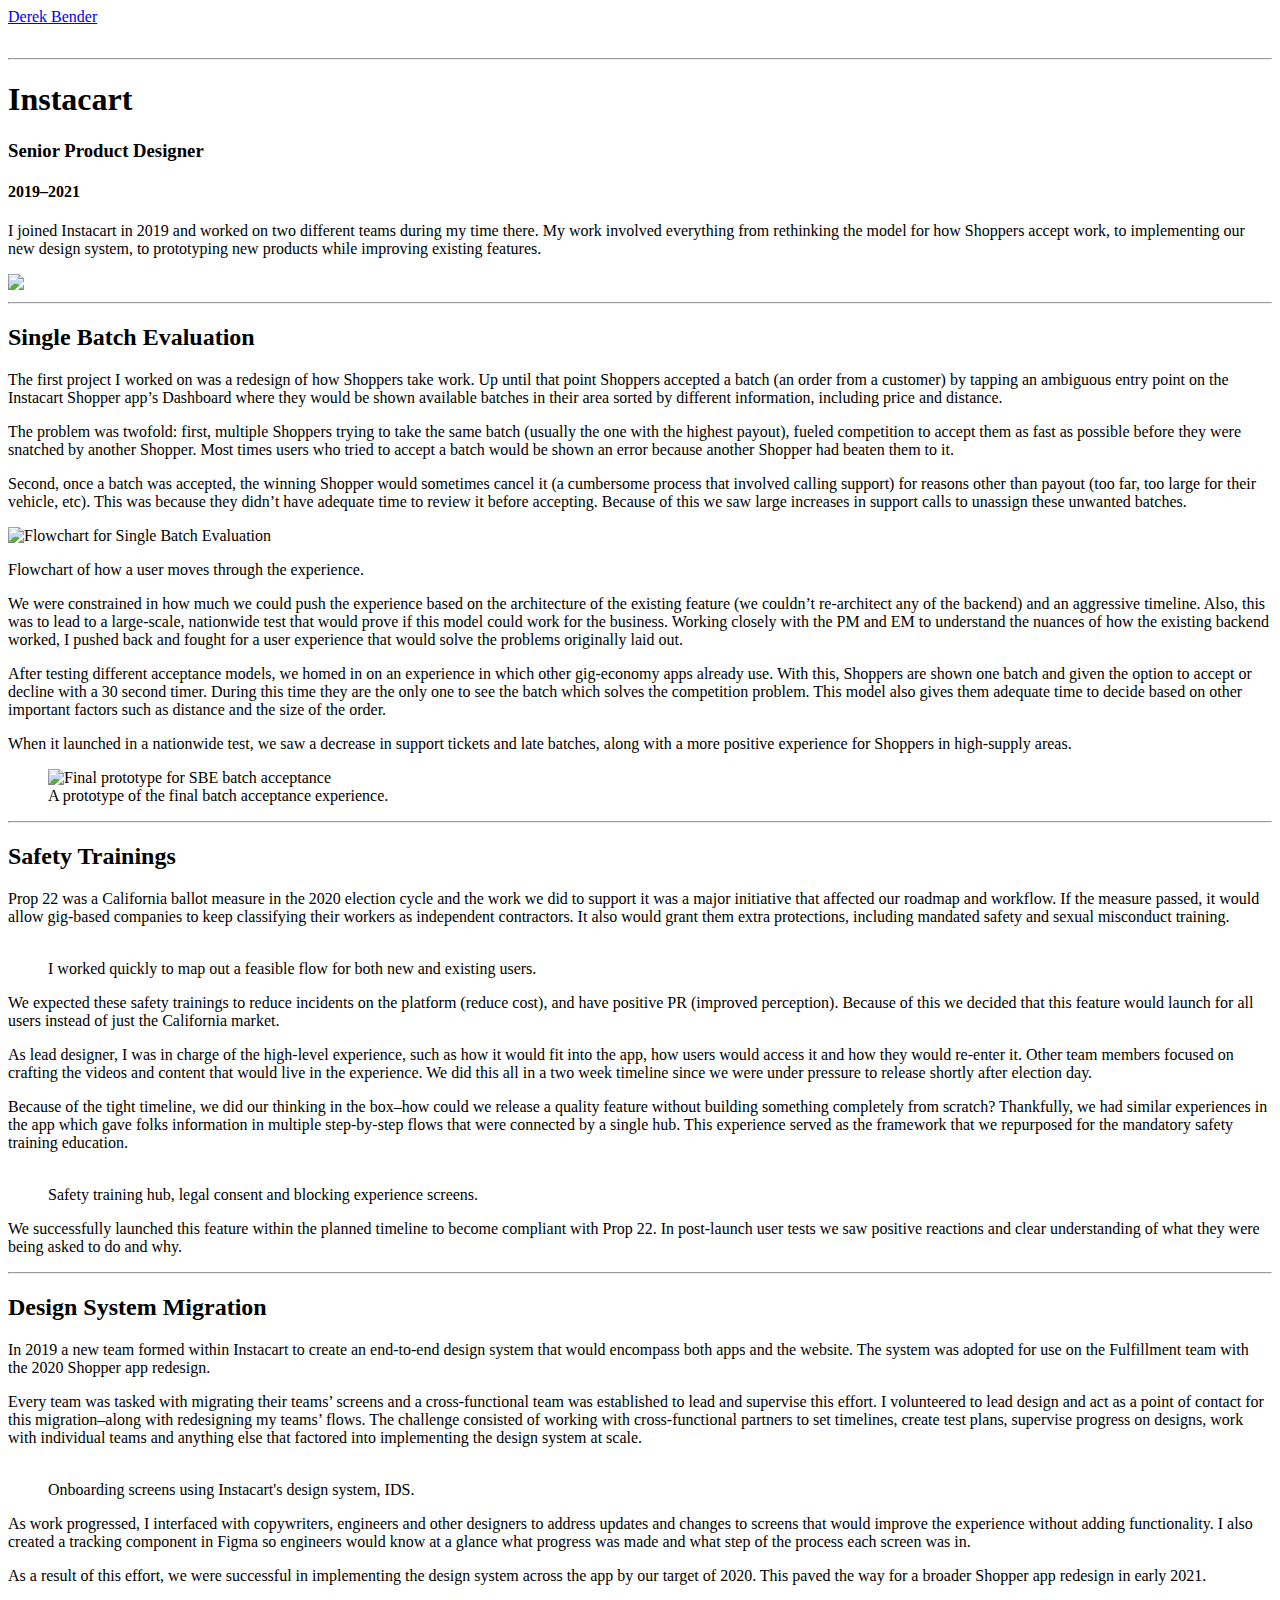
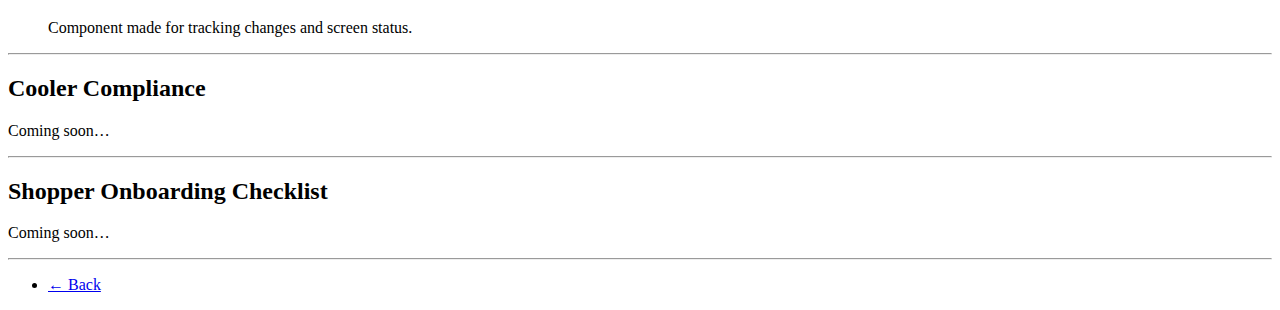
==== instacart.html @ 214154a9 "Update instacart.html" ====
<!DOCTYPE html>
<html lang="en">
	<head>
	
		<!-- Global site tag (gtag.js) - Google Analytics -->
		<script async src="https://www.googletagmanager.com/gtag/js?id=UA-1382461-1"></script>
		<script>
		  window.dataLayer = window.dataLayer || [];
		  function gtag(){dataLayer.push(arguments);}
		  gtag('js', new Date());
		
		  gtag('config', 'UA-1382461-1');
		</script>
		
		<!-- Basic Page Needs
		–––––––––––––––––––––––––––––––––––––––––––––––––– -->
		<meta charset="utf-8">
		<title>Derek Bender - Instacart</title>
		<meta property="og:description" content="Product designer"/>
		<meta name="author" content="Derek Bender">
		<meta property="og:title" content="Derek Bender - Instacart"/>
		<meta property="og:site_name" content="Derek Bender"/>
		<meta property="og:url" content="/work/instacart/"/>
		
		<!-- Mobile Specific Metas
		–––––––––––––––––––––––––––––––––––––––––––––––––– -->
		<meta name="viewport" content="width=device-width, initial-scale=1">
		<meta name="viewport" content="width=device-width, initial-scale=1, maximum-scale=1, user-scalable=no"/>
		
		<!-- FONT
		–––––––––––––––––––––––––––––––––––––––––––––––––– -->
		<link href="//fonts.googleapis.com/css?family=Raleway:400,300,600" rel="stylesheet" type="text/css">
		<link rel="stylesheet" href="https://fonts.googleapis.com/css?family=Rubik">
		
		<!-- CSS
		–––––––––––––––––––––––––––––––––––––––––––––––––– -->
		<link rel="stylesheet" href="css/style.css">
		<!-- <link rel="stylesheet" href="css/normalize.css">
		<link rel="stylesheet" href="css/skeleton.css"> -->
		
		<!-- Favicon
		–––––––––––––––––––––––––––––––––––––––––––––––––– -->
		<link rel="icon" type="image/png" href="images/favicon.png">
	
	</head>


	<body>
		<div class="c-wrap__pad">
			<div class="c-wrap">
				<header>
					<header class="c-header" role="banner">
						<a class="c-header__title" href="/">Derek Bender</a>
<!--
						<nav class="c-header__nav" role="navigation">
							<ul class="c-nav">
								<li class="c-nav__item"><a class="c-nav__link active" href="/">Work</a></li>
								<li class="c-nav__item"><a class="c-nav__link" href="/about/">About</a></li>
							</ul> 
						</nav>
-->
					</header>
				</header>
				
				<hr style="margin-top: 2rem;" />
				
				<main class="c-main">
					<section>
						<div class="c-grid__half">
							<div class="c-grid__col">
								<h1>Instacart</h1>
								<h3>Senior Product Designer</h3>
								<h4>2019–2021</h4>
							</div>
							<div class="c-grid__col">
								<article class="c-grid__mt c-text-format">
									<p>I joined Instacart in 2019 and worked on two different teams during my time there. My work involved everything from rethinking the model for how Shoppers accept work, to implementing our new design system, to prototyping new products while improving existing features.</p>
								</article>
							</div>
						</div>
						<img class="c-media" src="../images/opener.png">
					</section>
					<section>
						
					<hr />

					<div class="c-grid__half">
					  <h2>Single Batch Evaluation</h2>
					  <article class="c-grid__mt c-text-format">
					    <p>The first project I worked on was a redesign of how Shoppers take work. Up until that point Shoppers accepted a batch (an order from a customer) by tapping an ambiguous entry point on the Instacart Shopper app’s Dashboard where they would be shown available batches in their area sorted by different information, including price and distance.</p>
					    <p>The problem was twofold: first, multiple Shoppers trying to take the same batch (usually the one with the highest payout), fueled competition to accept them as fast as possible before they were snatched by another Shopper. Most times users who tried to accept a batch would be shown an error because another Shopper had beaten them to it.</p>
					    <p>Second, once a batch was accepted, the winning Shopper would sometimes cancel it (a cumbersome process that involved calling support) for reasons other than payout (too far, too large for their vehicle, etc). This was because they didn’t have adequate time to review it before accepting. Because of this we saw large increases in support calls to unassign these unwanted batches.</p>
					  </article>
					</div>
					
					<p><img class="c-media" src="/images/SBE Map.png" alt="Flowchart for Single Batch Evaluation" /></p>
					<figcaption>Flowchart of how a user moves through the experience.</figcaption>
					
					<div class="c-grid__half">
					  <div></div>
					  <article class="c-grid__mt c-text-format">
					    <p>We were constrained in how much we could push the experience based on the architecture of the existing feature (we couldn’t re-architect any of the backend) and an aggressive timeline. Also, this was to lead to a large-scale, nationwide test that would prove if this model could work for the business. Working closely with the PM and EM to understand the nuances of how the existing backend worked, I pushed back and fought for a user experience that would solve the problems originally laid out.</p>
					    <p>After testing different acceptance models, we homed in on an experience in which other gig-economy apps already use. With this, Shoppers are shown one batch and given the option to accept or decline with a 30 second timer. During this time they are the only one to see the batch which solves the competition problem. This model also gives them adequate time to decide based on other important factors such as distance and the size of the order.</p>
					    <p>When it launched in a nationwide test, we saw a decrease in support tickets and late batches, along with a more positive experience for Shoppers in high-supply areas.</p>
					  </article>
					</div>
					
					<figure>
					  <picture>
					    <img class="c-media" src="/images/recording.gif" alt="Final prototype for SBE batch acceptance" />
					  </picture>
					  <figcaption>A prototype of the final batch acceptance experience.</figcaption>
					</figure>
					
<hr />

<div class="c-grid__half">
  <h2>Safety Trainings</h2>
  <article class="c-grid__mt c-text-format">
    <p>Prop 22 was a California ballot measure in the 2020 election cycle and the work we did to support it was a major initiative that affected our roadmap and workflow. If the measure passed, it would allow gig-based companies to keep classifying their workers as independent contractors. It also would grant them extra protections, including mandated safety and sexual misconduct training.</p>
  </article>
</div>

<figure>
	<picture>
		<img class="c-media" src="/images/Frame 1.png" alt="" />
	</picture>
	<figcaption>I worked quickly to map out a feasible flow for both new and existing users.</figcaption>
</figure>

<div class="c-grid__half">
  <div></div>
  <article class="c-grid__mt c-text-format">
    <p>We expected these safety trainings to reduce incidents on the platform (reduce cost), and have positive PR (improved perception). Because of this we decided that this feature would launch for all users instead of just the California market.</p>
    <p>As lead designer, I was in charge of the high-level experience, such as how it would fit into the app, how users would access it and how they would re-enter it. Other team members focused on crafting the videos and content that would live in the experience. We did this all in a two week timeline since we were under pressure to release shortly after election day.</p>
    <p>Because of the tight timeline, we did our thinking in the box–how could we release a quality feature without building something completely from scratch? Thankfully, we had similar experiences in the app which gave folks information in multiple step-by-step flows that were connected by a single hub. This experience served as the framework that we repurposed for the mandatory safety training education.</p>
  </article>
</div>

<figure>
	<picture>
		<img class="c-media" src="/images/trainings.png" alt="" />
	</picture>
	<figcaption>Safety training hub, legal consent and blocking experience screens.</figcaption>
</figure>

<div class="c-grid__half">
  <div></div>
  <article class="c-grid__mt c-text-format">
    <p>We successfully launched this feature within the planned timeline to become compliant with Prop 22. In post-launch user tests we saw positive reactions and clear understanding of what they were being asked to do and why.</p>
  </article>
</div>

<hr />

<div class="c-grid__half">
	<h2>Design System Migration</h2>
	<article class="c-grid__mt c-text-format">
		<p>In 2019 a new team formed within Instacart to create an end-to-end design system that would encompass both apps and the website. The system was adopted for use on the Fulfillment team with the 2020 Shopper app redesign.</p>
		<p>Every team was tasked with migrating their teams’ screens and a cross-functional team was established to lead and supervise this effort. I volunteered to lead design and act as a point of contact for this migration–along with redesigning my teams’ flows. The challenge consisted of working with cross-functional partners to set timelines, create test plans, supervise progress on designs, work with individual teams and anything else that factored into implementing the design system at scale.</p>
	</article>
</div>

<figure>
	<picture>
		<img class="c-media" src="/images/ids.png" alt="" />
	</picture>
	<figcaption>Onboarding screens using Instacart's design system, IDS.</figcaption>
</figure>

<div class="c-grid__half">
	<div></div>
	<article class="c-grid__mt c-text-format">
		<p>As work progressed, I interfaced with copywriters, engineers and other designers to address updates and changes to screens that would improve the experience without adding functionality. I also created a tracking component in Figma so engineers would know at a glance what progress was made and what step of the process each screen was in.</p>
		<p>As a result of this effort, we were successful in implementing the design system across the app by our target of 2020. This paved the way for a broader Shopper app redesign in early 2021.</p>
	</article>
</div>

<figure>
	<picture>
		<img class="c-media" src="/images/ids 2.png" alt="" />
	</picture>
	<figcaption>Component made for tracking changes and screen status.</figcaption>
</figure>

<hr />

<!--
<div class="c-grid__half">
  <h2>Card Reordering</h2>
  <article class="c-grid__mt c-text-format">
    <p>Coming soon&hellip;</p>
  </article>
</div>

<hr />
-->

<div class="c-grid__half">
  <h2>Cooler Compliance</h2>
  <article class="c-grid__mt c-text-format">
    <p>Coming soon&hellip;</p>
  </article>
</div>

<hr />

<div class="c-grid__half">
  <h2>Shopper Onboarding Checklist</h2>
  <article class="c-grid__mt c-text-format">
    <p>Coming soon&hellip;</p>
  </article>
</div>

<hr />


<article class="c-work c-work--align-center footer">
<!--   <img class="c-work__image" src="/images/.png" alt="" /> -->
  <div class="c-work__body">
<!--
    <h4>Next</h4>
    <h2>← Back</h2>
-->
    <ul class="c-work__project-list">
      <li class="c-work__project">
        <a href="/" class="c-work__li--ibm">
          <span>← Back</span>
<!--           <div class="c-work__arrow">&#8594;</div> -->
        </a>
      </li>
    </ul>
  </div>
</article>



					</section>
				</main>
	<!-- <footer class="c-footer" role="contentinfo">
	<ul class="c-nav c-nav--vert">
		<li class="c-nav__item">
			<a class="c-nav__link" href="" target="_blank">Twitter</a>
		</li>
		<li class="c-nav__item">
			<a class="c-nav__link" href="" target="_blank">IG</a>
		</li>
		<li class="c-nav__item">
			<a class="c-nav__link" href="" target="_blank">GitHub</a>
		</li>
		<li class="c-nav__item">
			<a class="c-nav__link" href="" target="_blank">CodePen</a>
		</li>
		<li class="c-nav__item">
			<a class="c-nav__link" href="" target="_blank">Dribbble</a>
		</li>
	</ul>
</footer>-->

			</div>
		</div>
	</body>
</html>
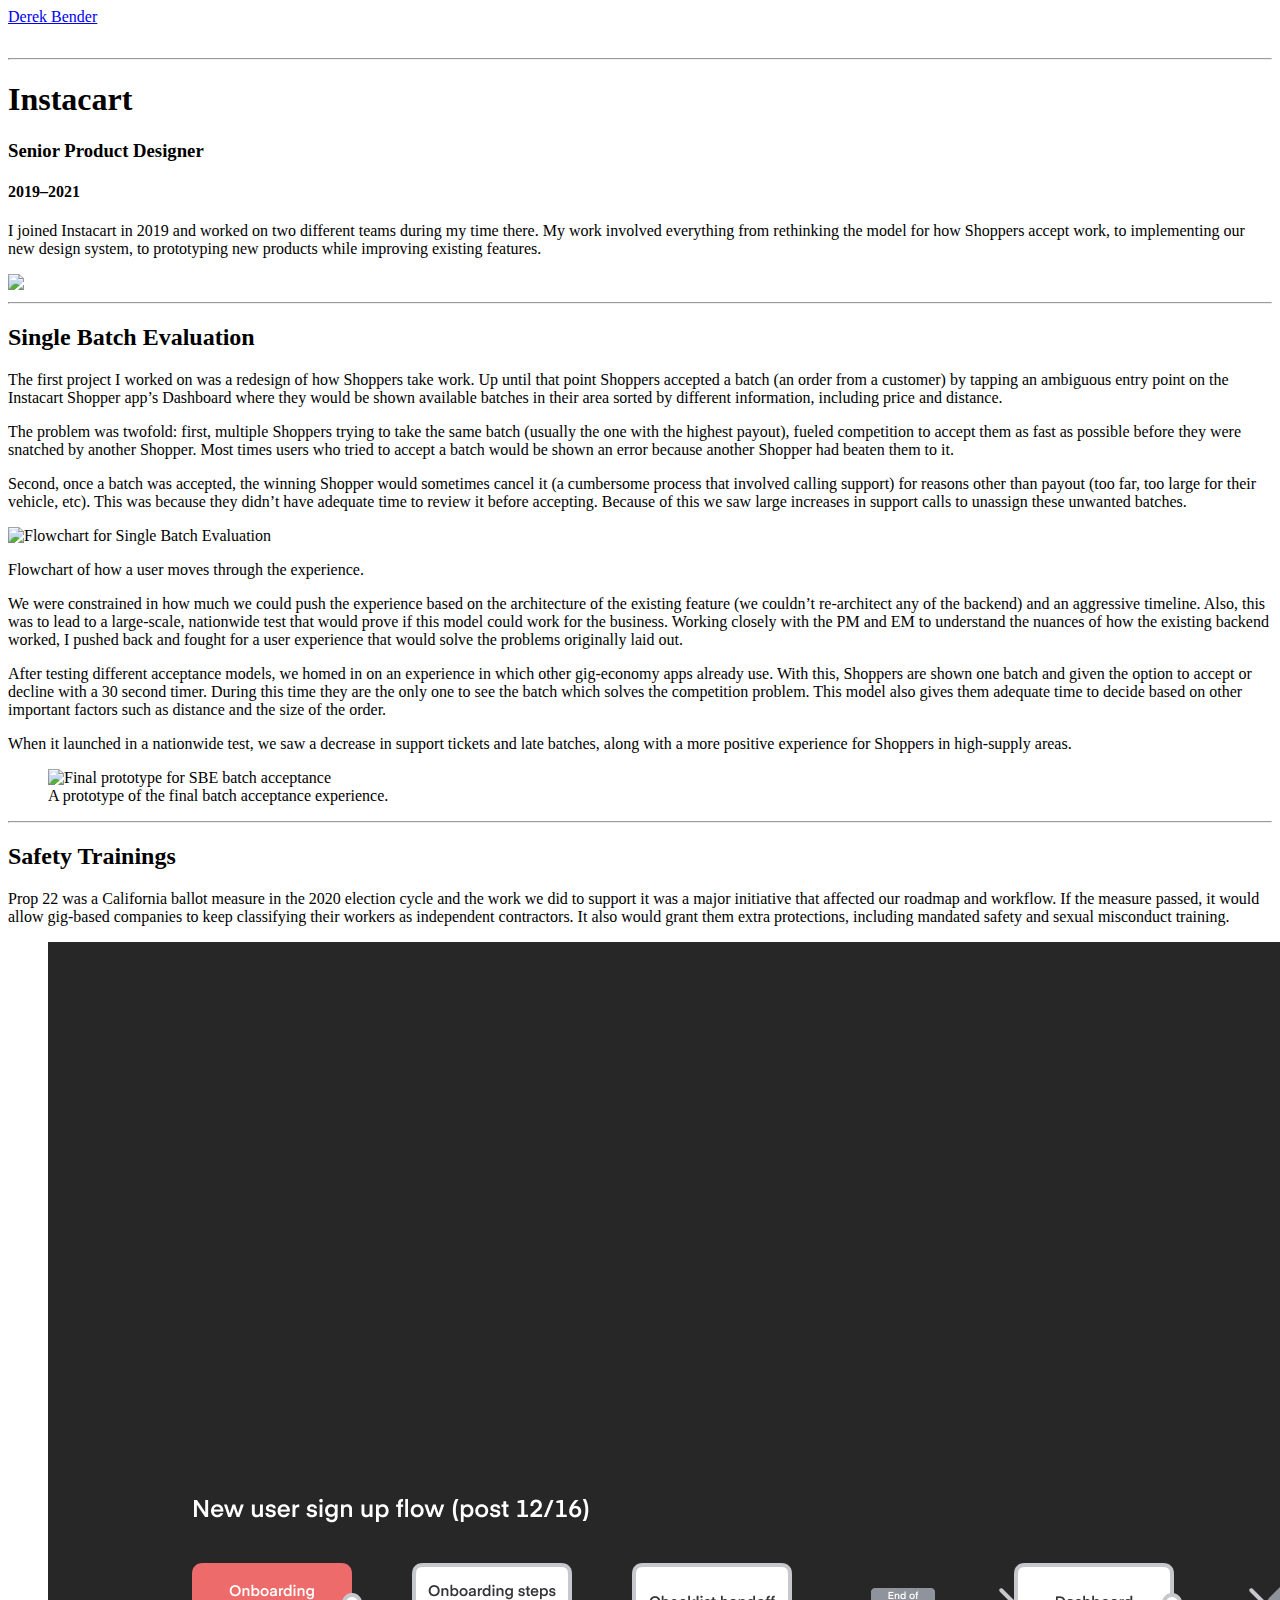
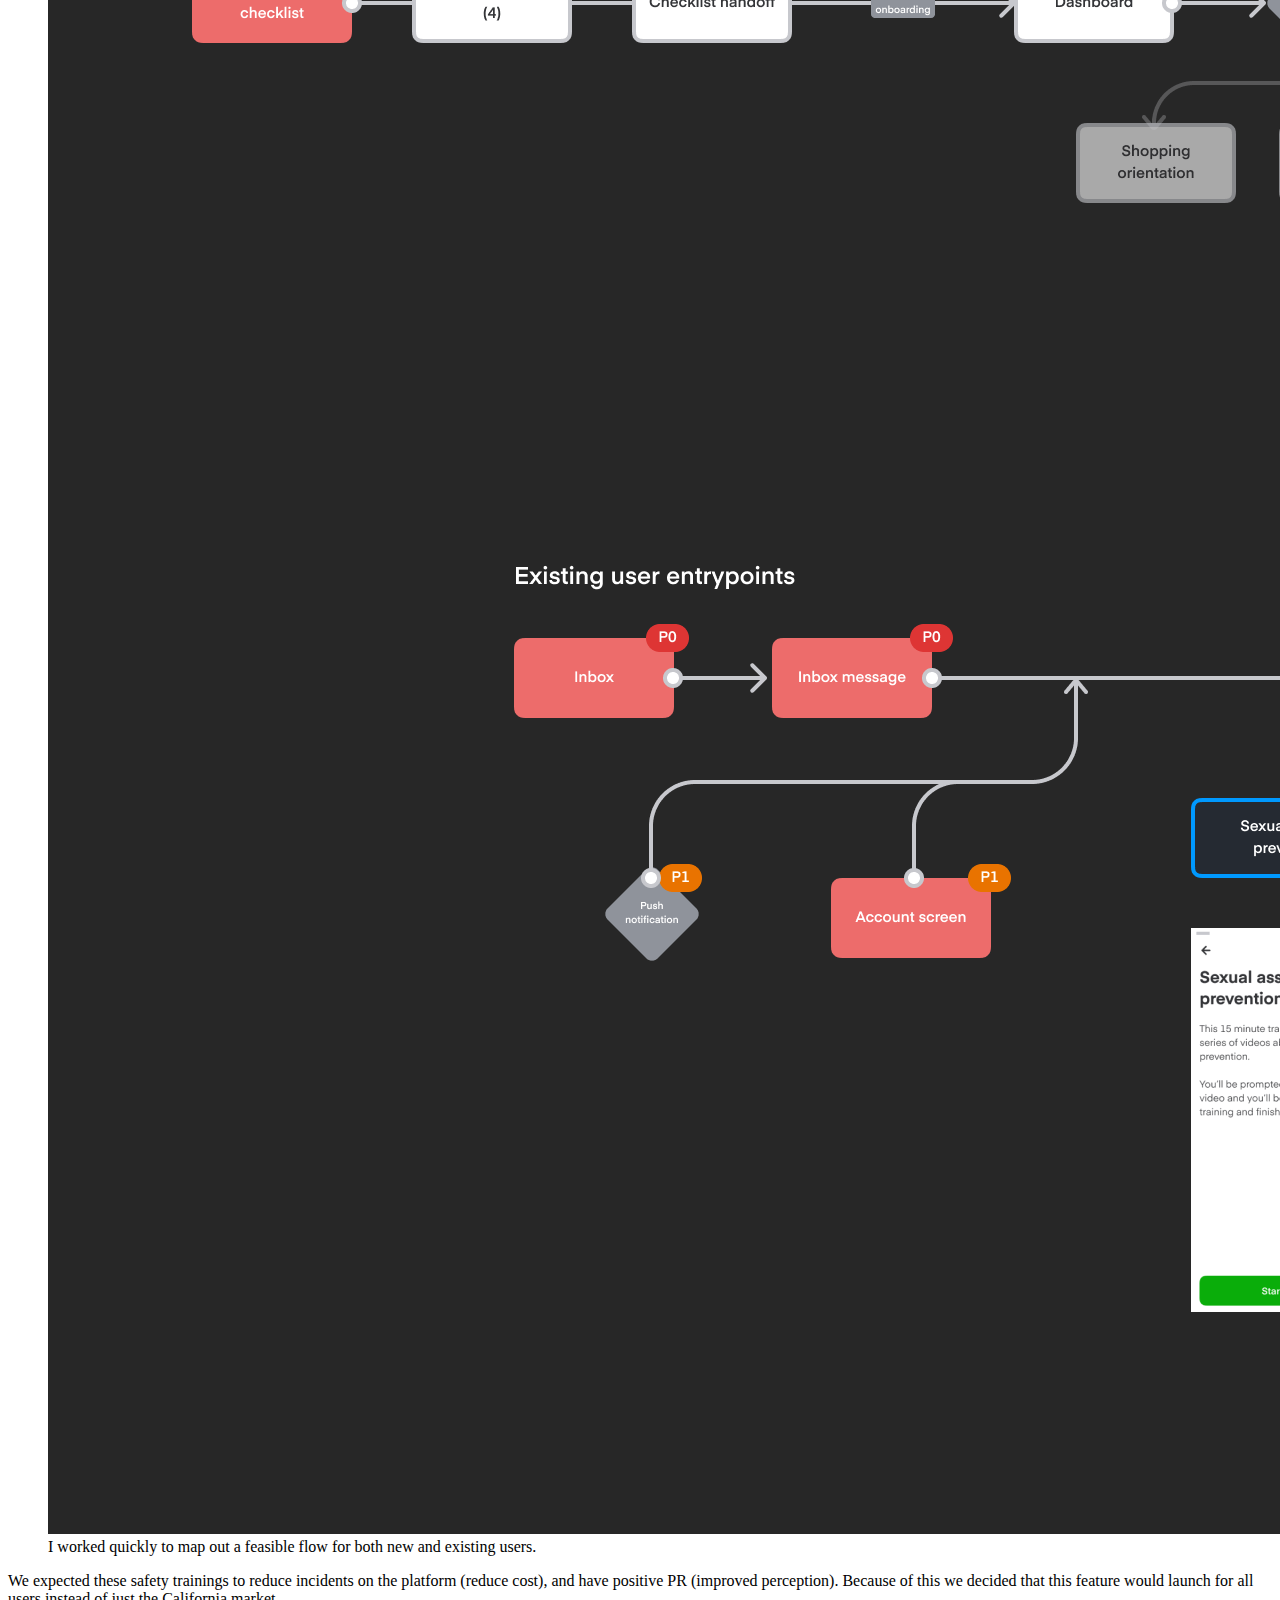
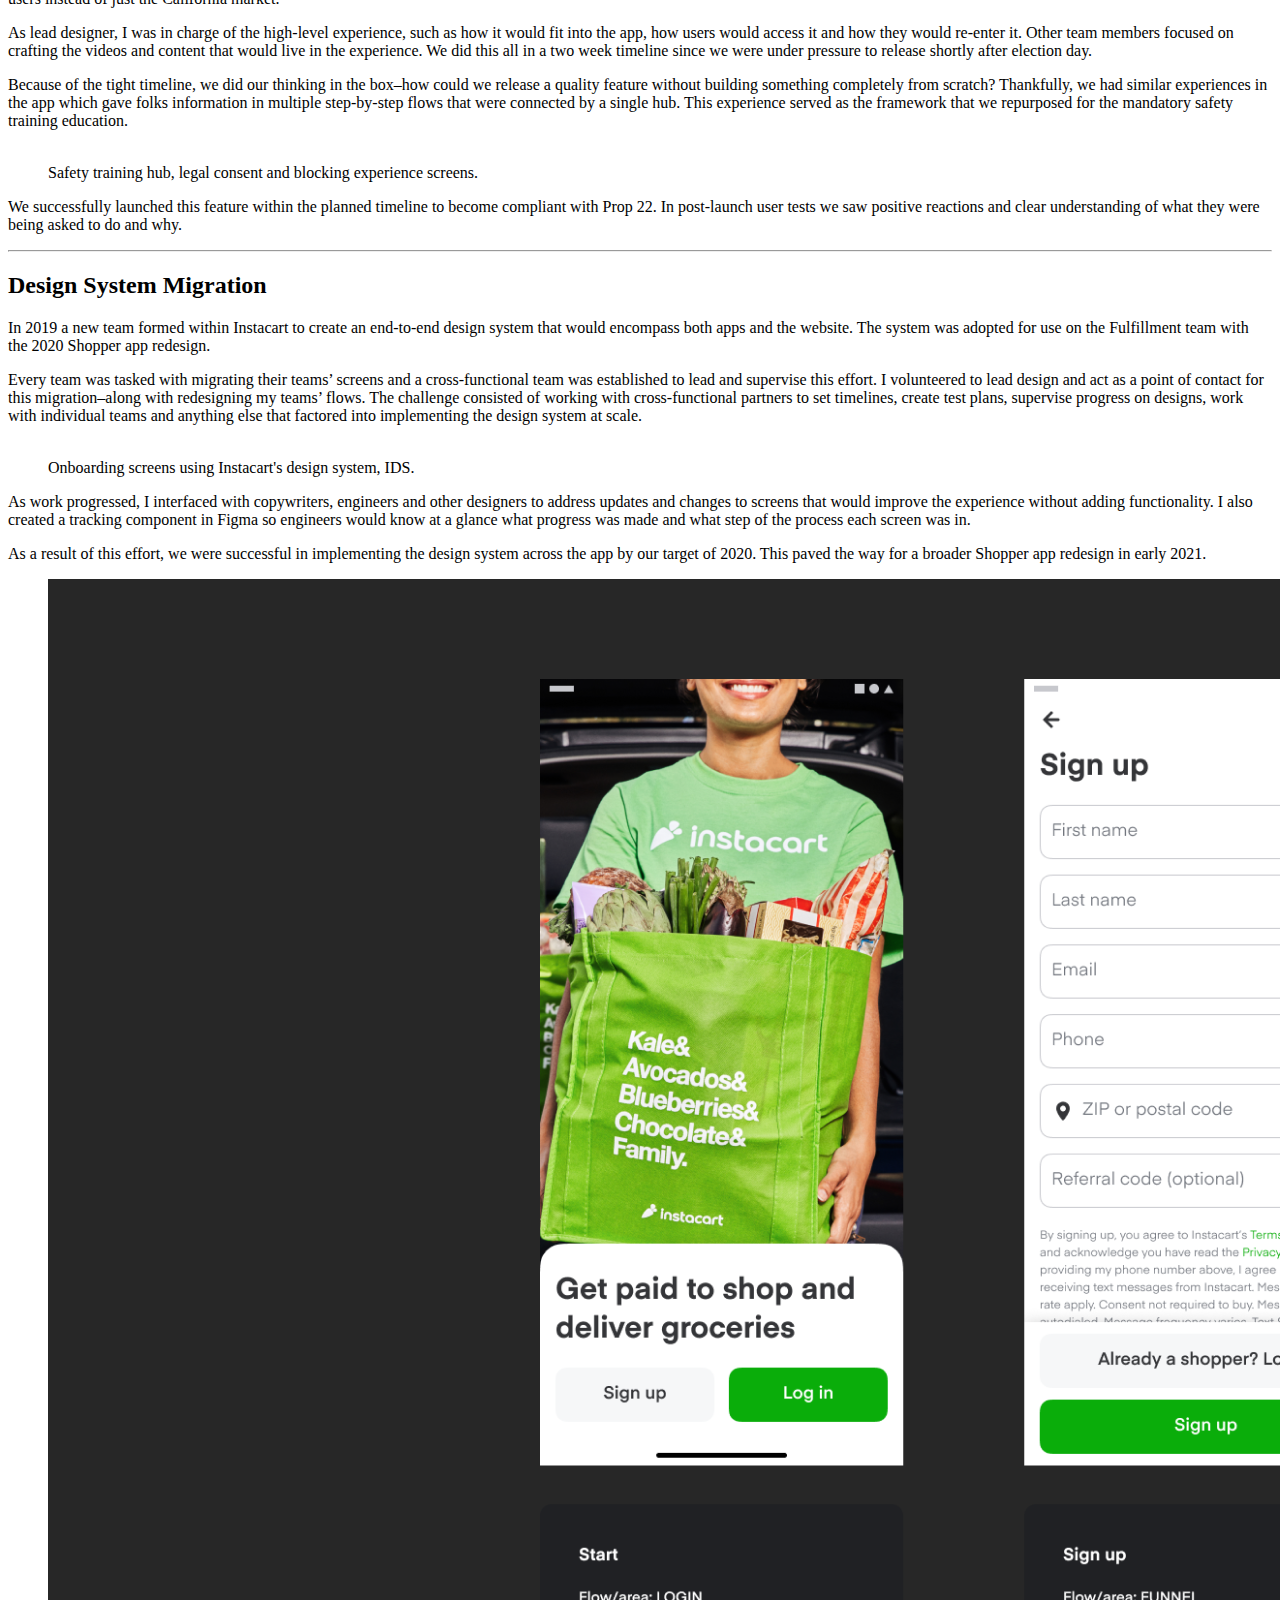
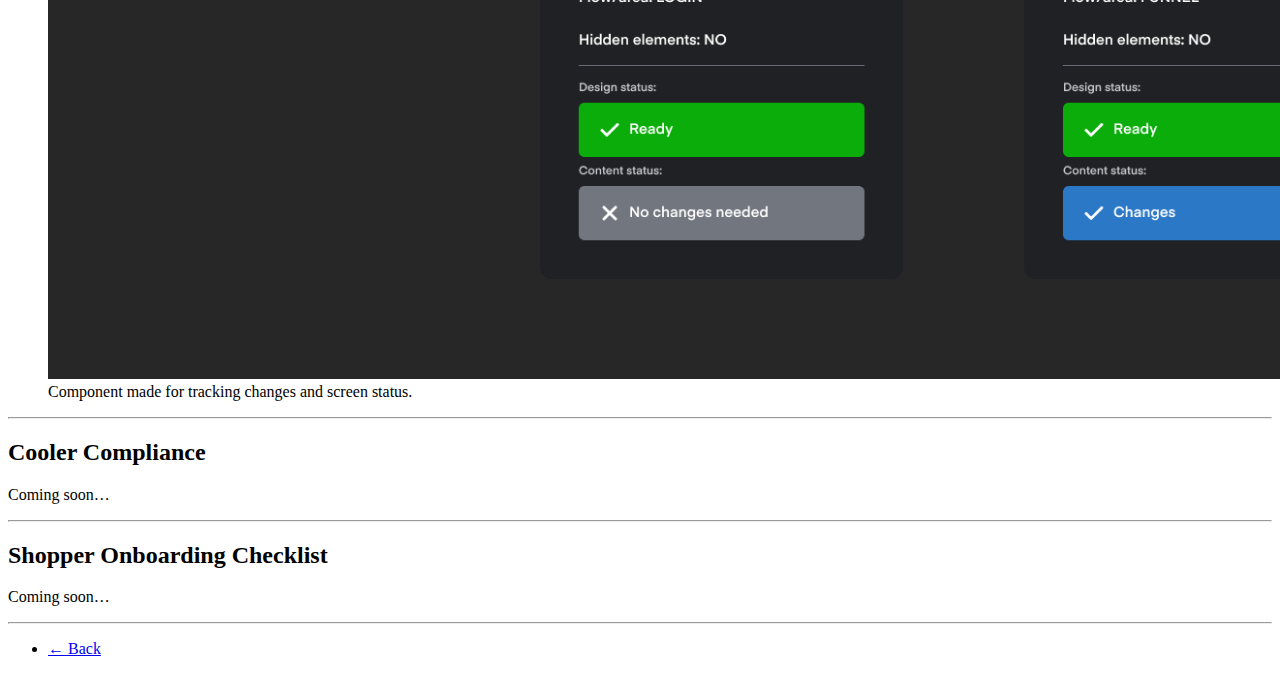
==== commit 5f3fb1f4: "Update instacart.html" ====
--- a/instacart.html
+++ b/instacart.html
@@ -78,7 +78,7 @@
 								</article>
 							</div>
 						</div>
-						<img class="c-media" src="../images/opener.png">
+						<img class="c-media" src="images/opener.png">
 					</section>
 					<section>
 						
@@ -123,7 +123,7 @@
 
 <figure>
 	<picture>
-		<img class="c-media" src="/images/Frame 1.png" alt="" />
+		<img class="c-media" src="images/Frame1.png" alt="" />
 	</picture>
 	<figcaption>I worked quickly to map out a feasible flow for both new and existing users.</figcaption>
 </figure>
@@ -139,7 +139,7 @@
 
 <figure>
 	<picture>
-		<img class="c-media" src="/images/trainings.png" alt="" />
+		<img class="c-media" src="images/trainings.png" alt="" />
 	</picture>
 	<figcaption>Safety training hub, legal consent and blocking experience screens.</figcaption>
 </figure>
@@ -163,7 +163,7 @@
 
 <figure>
 	<picture>
-		<img class="c-media" src="/images/ids.png" alt="" />
+		<img class="c-media" src="images/ids.png" alt="" />
 	</picture>
 	<figcaption>Onboarding screens using Instacart's design system, IDS.</figcaption>
 </figure>
@@ -178,7 +178,7 @@
 
 <figure>
 	<picture>
-		<img class="c-media" src="/images/ids 2.png" alt="" />
+		<img class="c-media" src="images/ids2.png" alt="" />
 	</picture>
 	<figcaption>Component made for tracking changes and screen status.</figcaption>
 </figure>
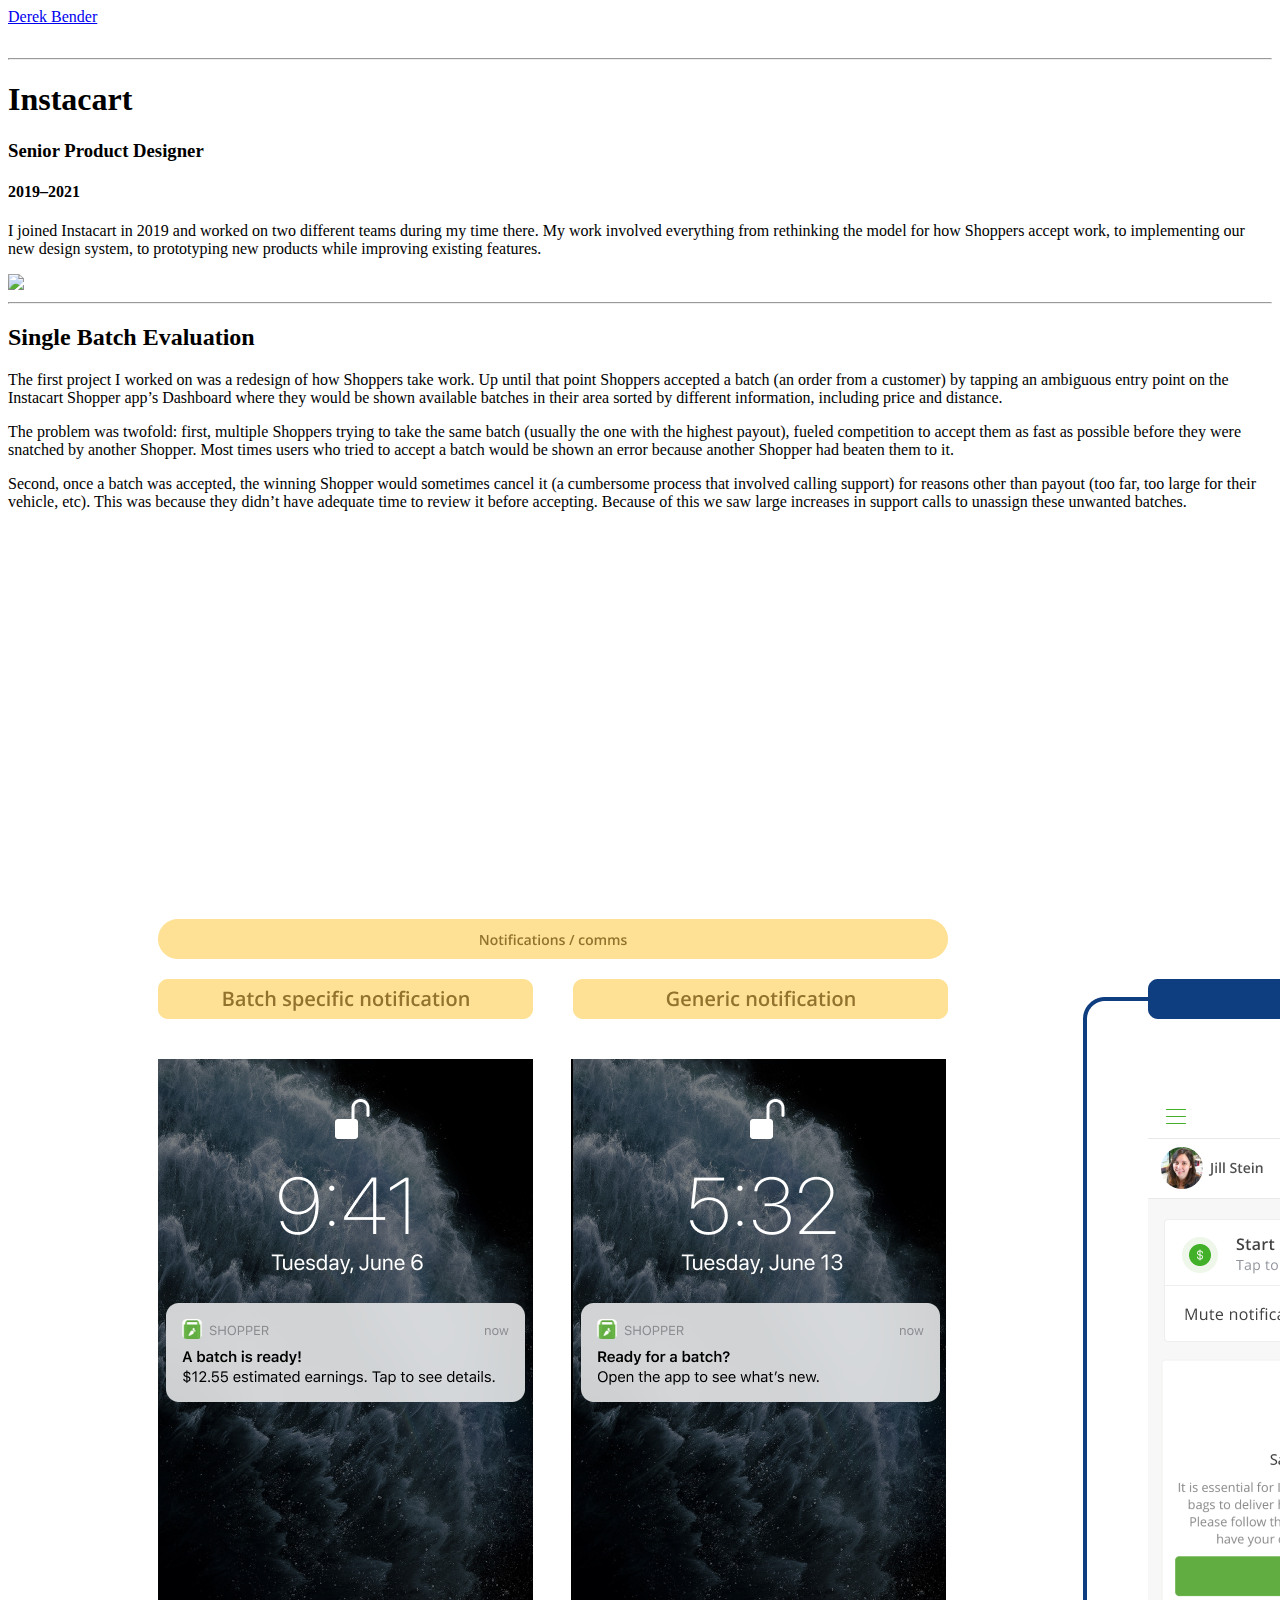
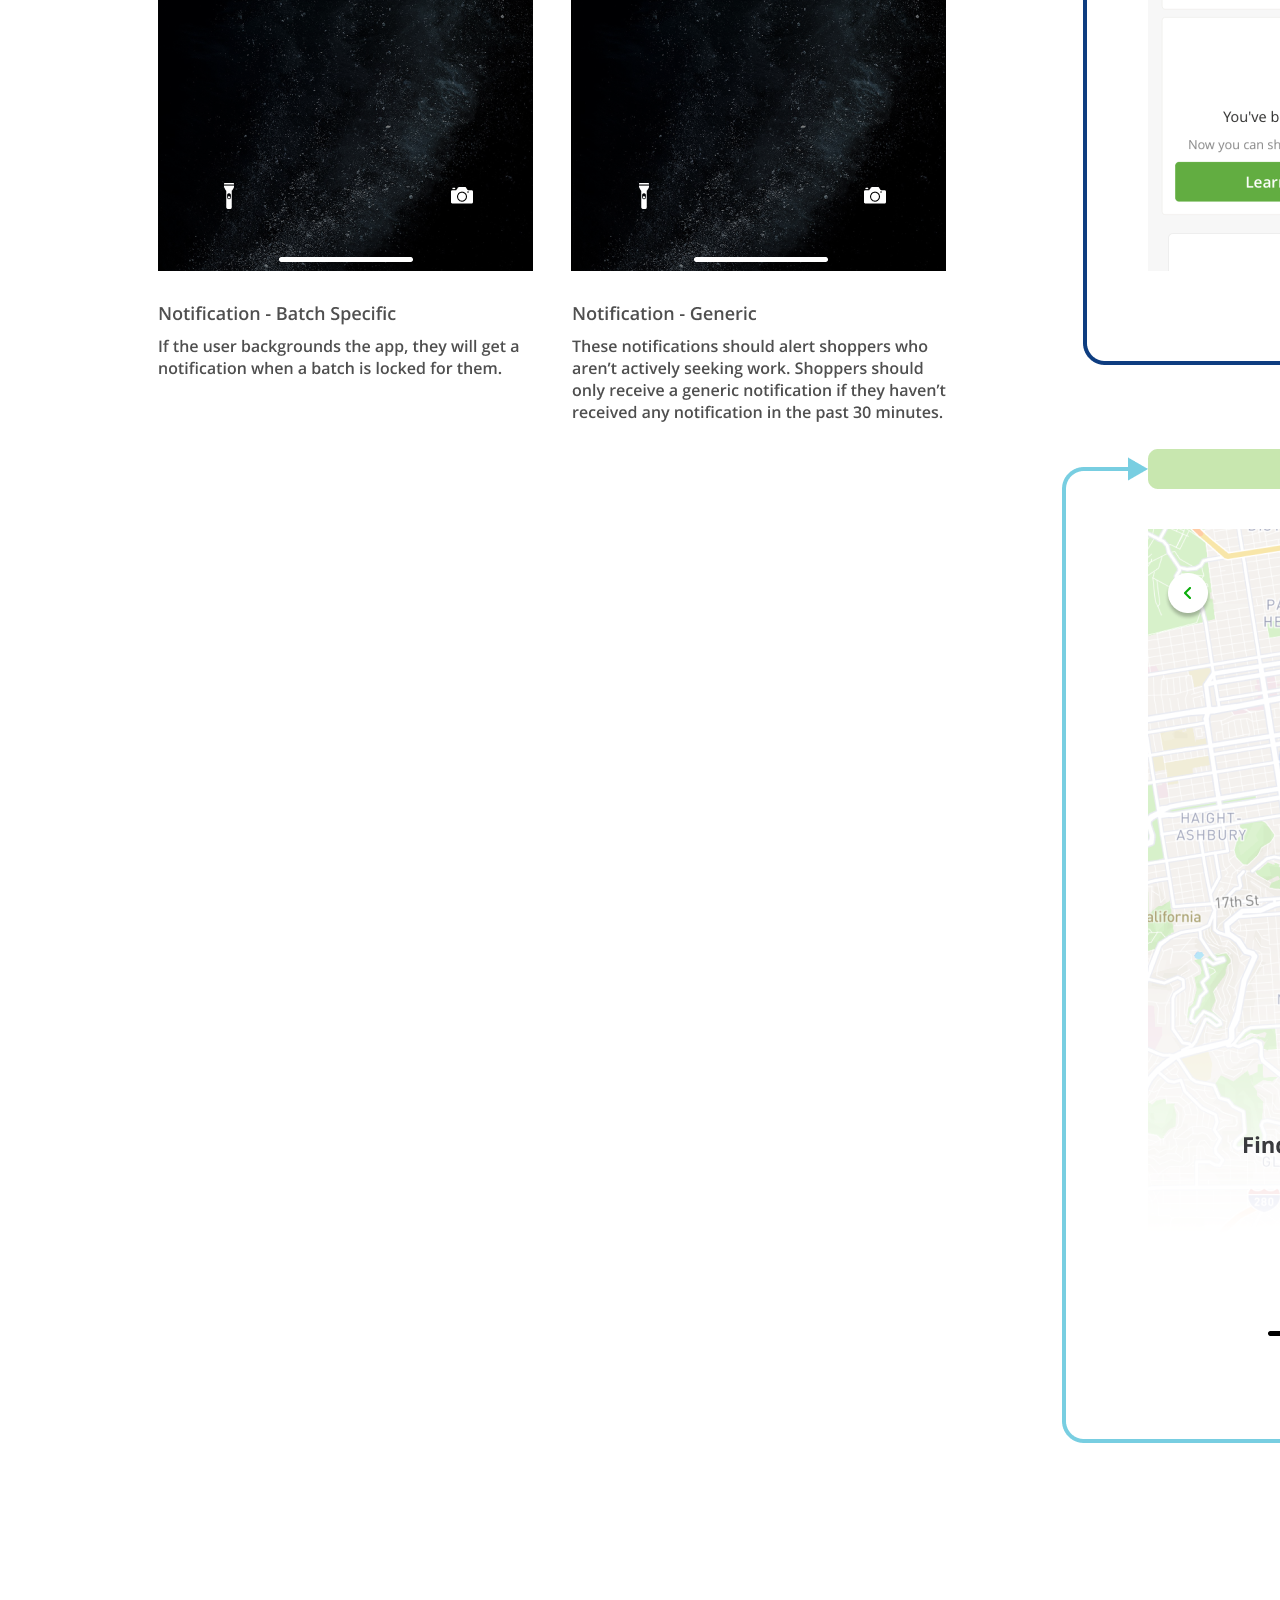
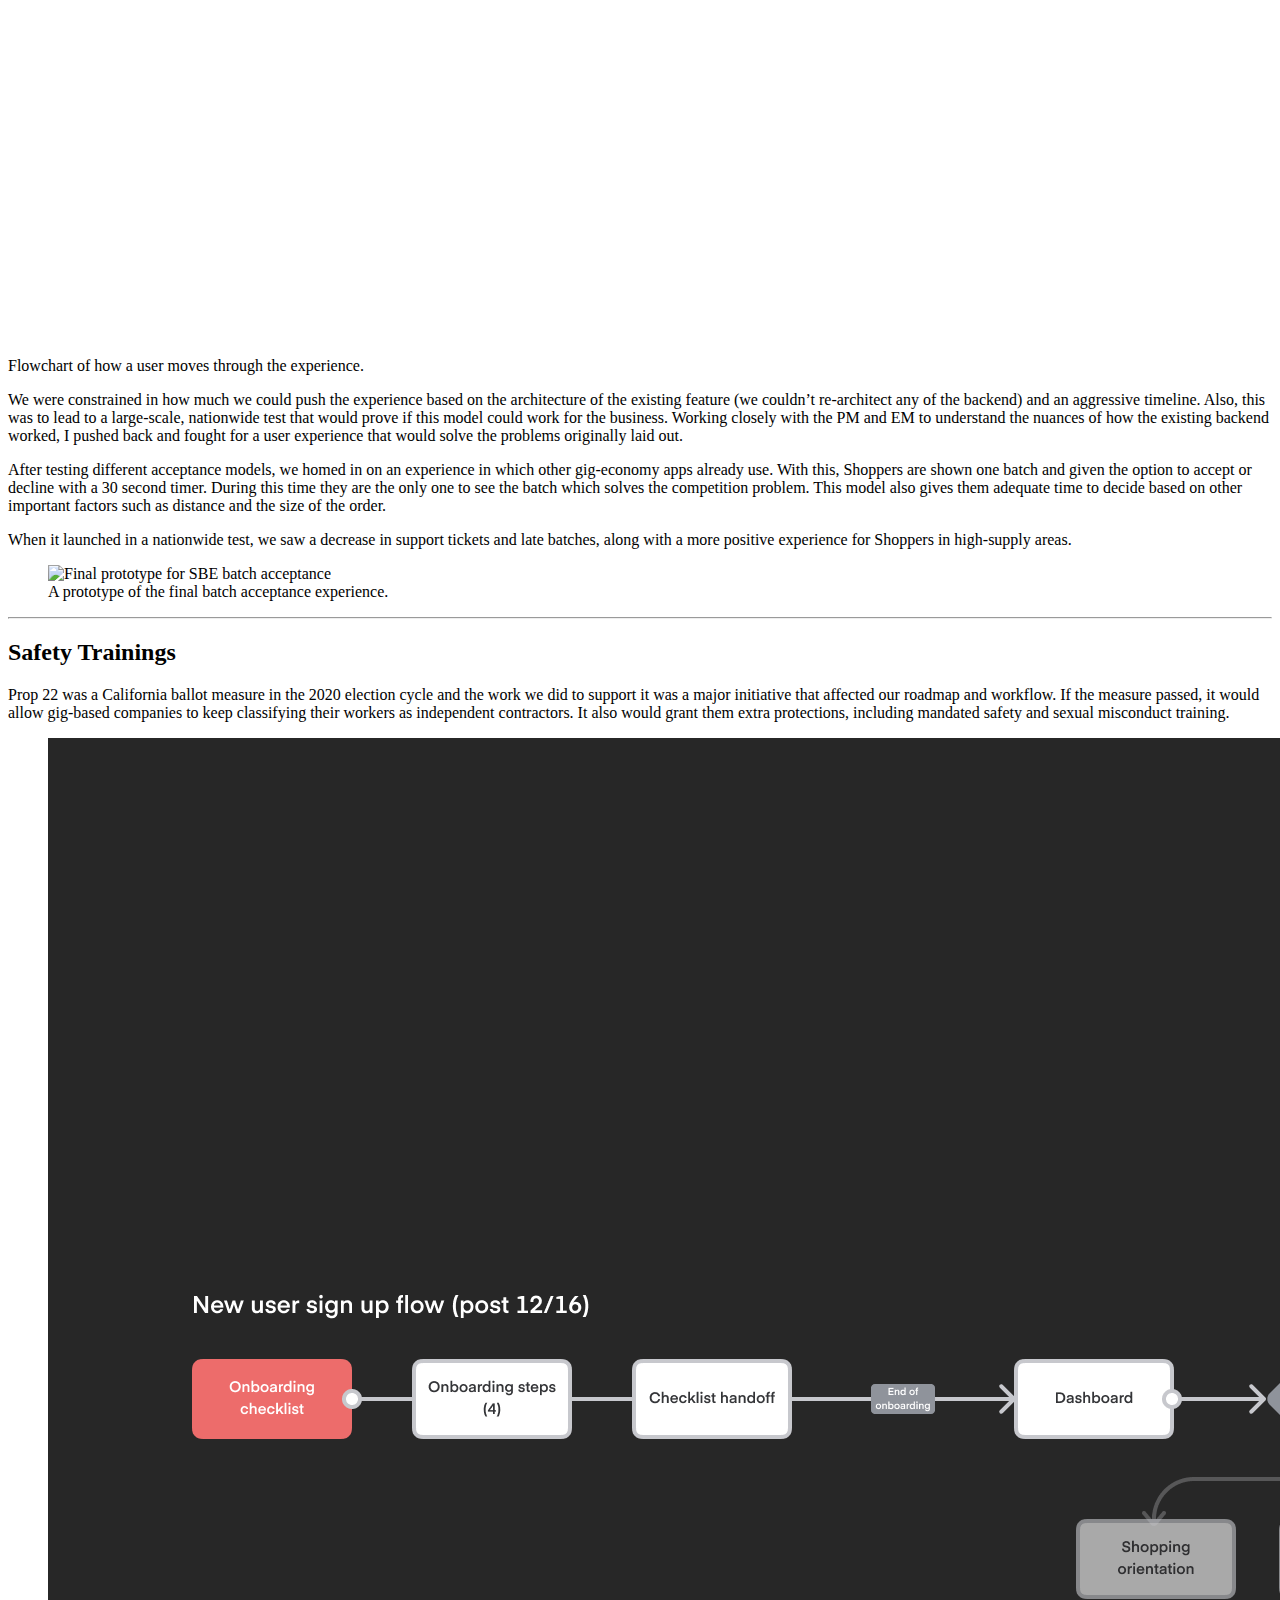
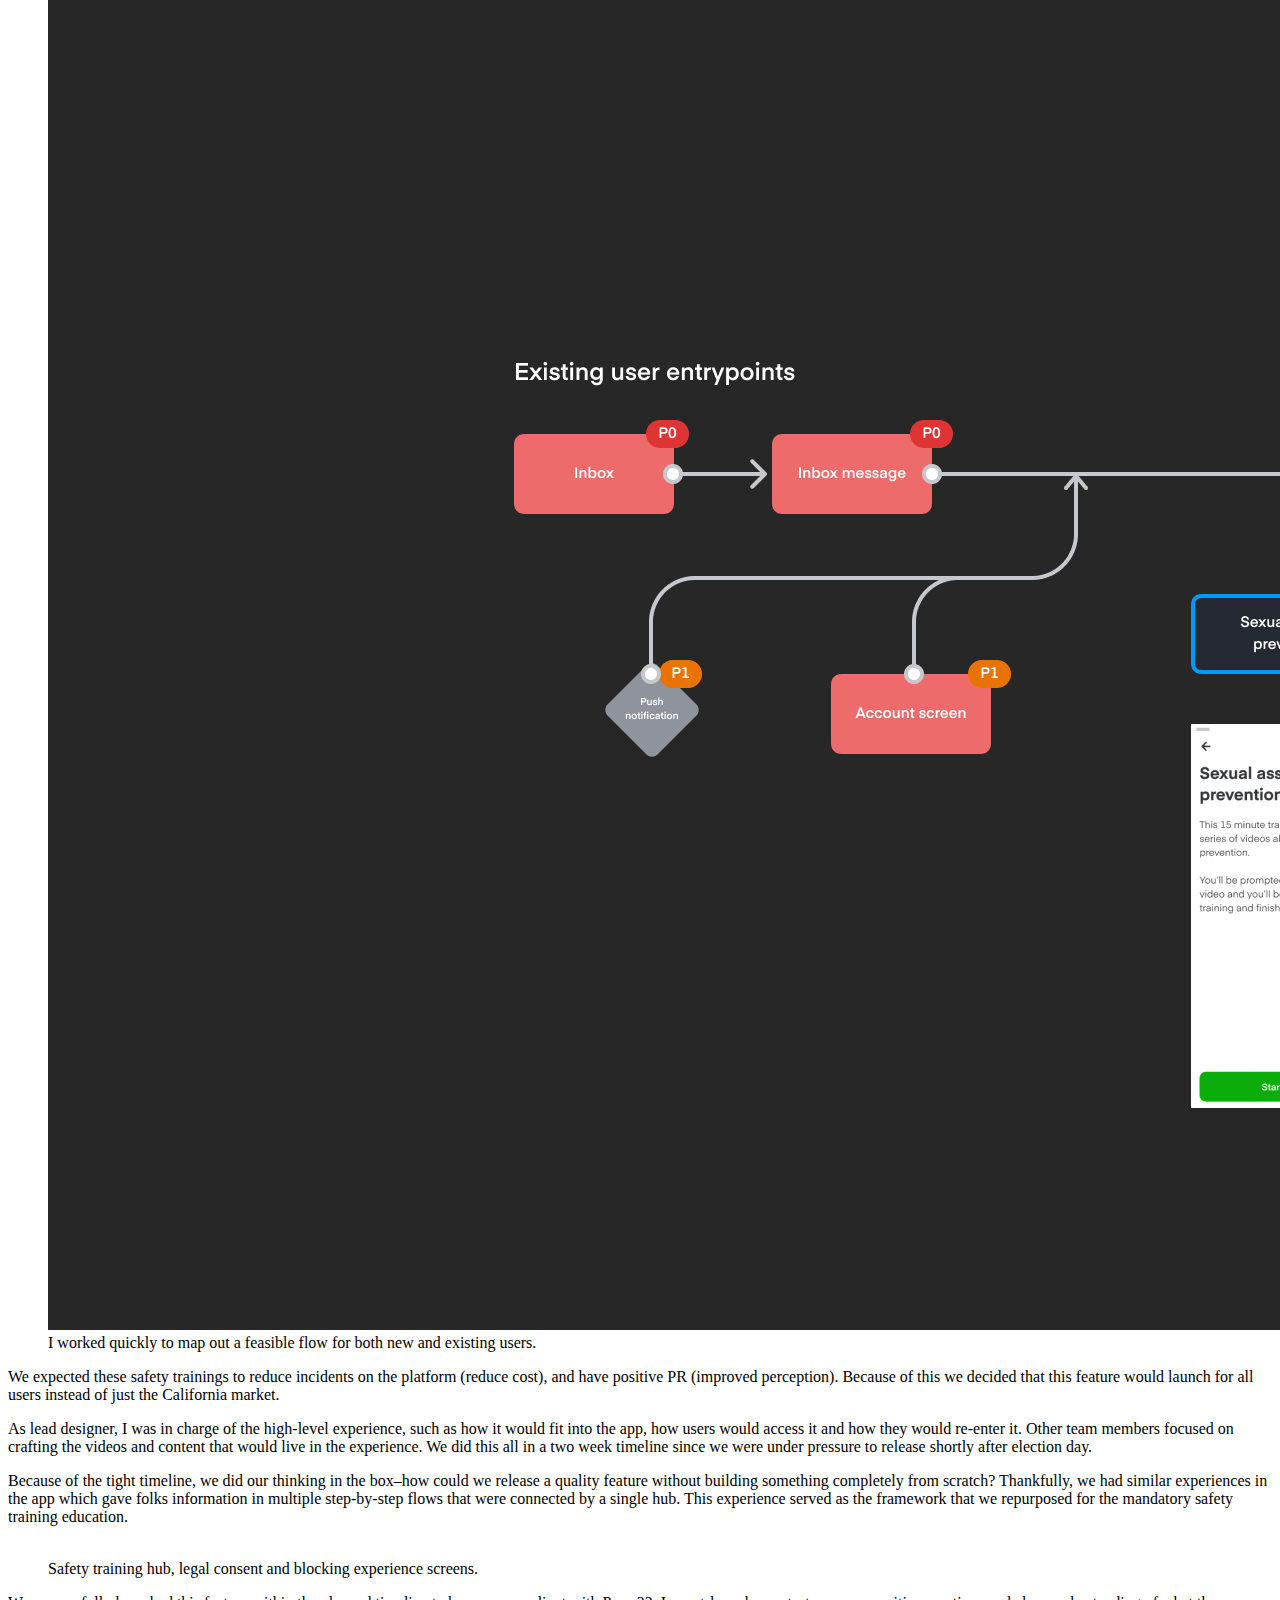
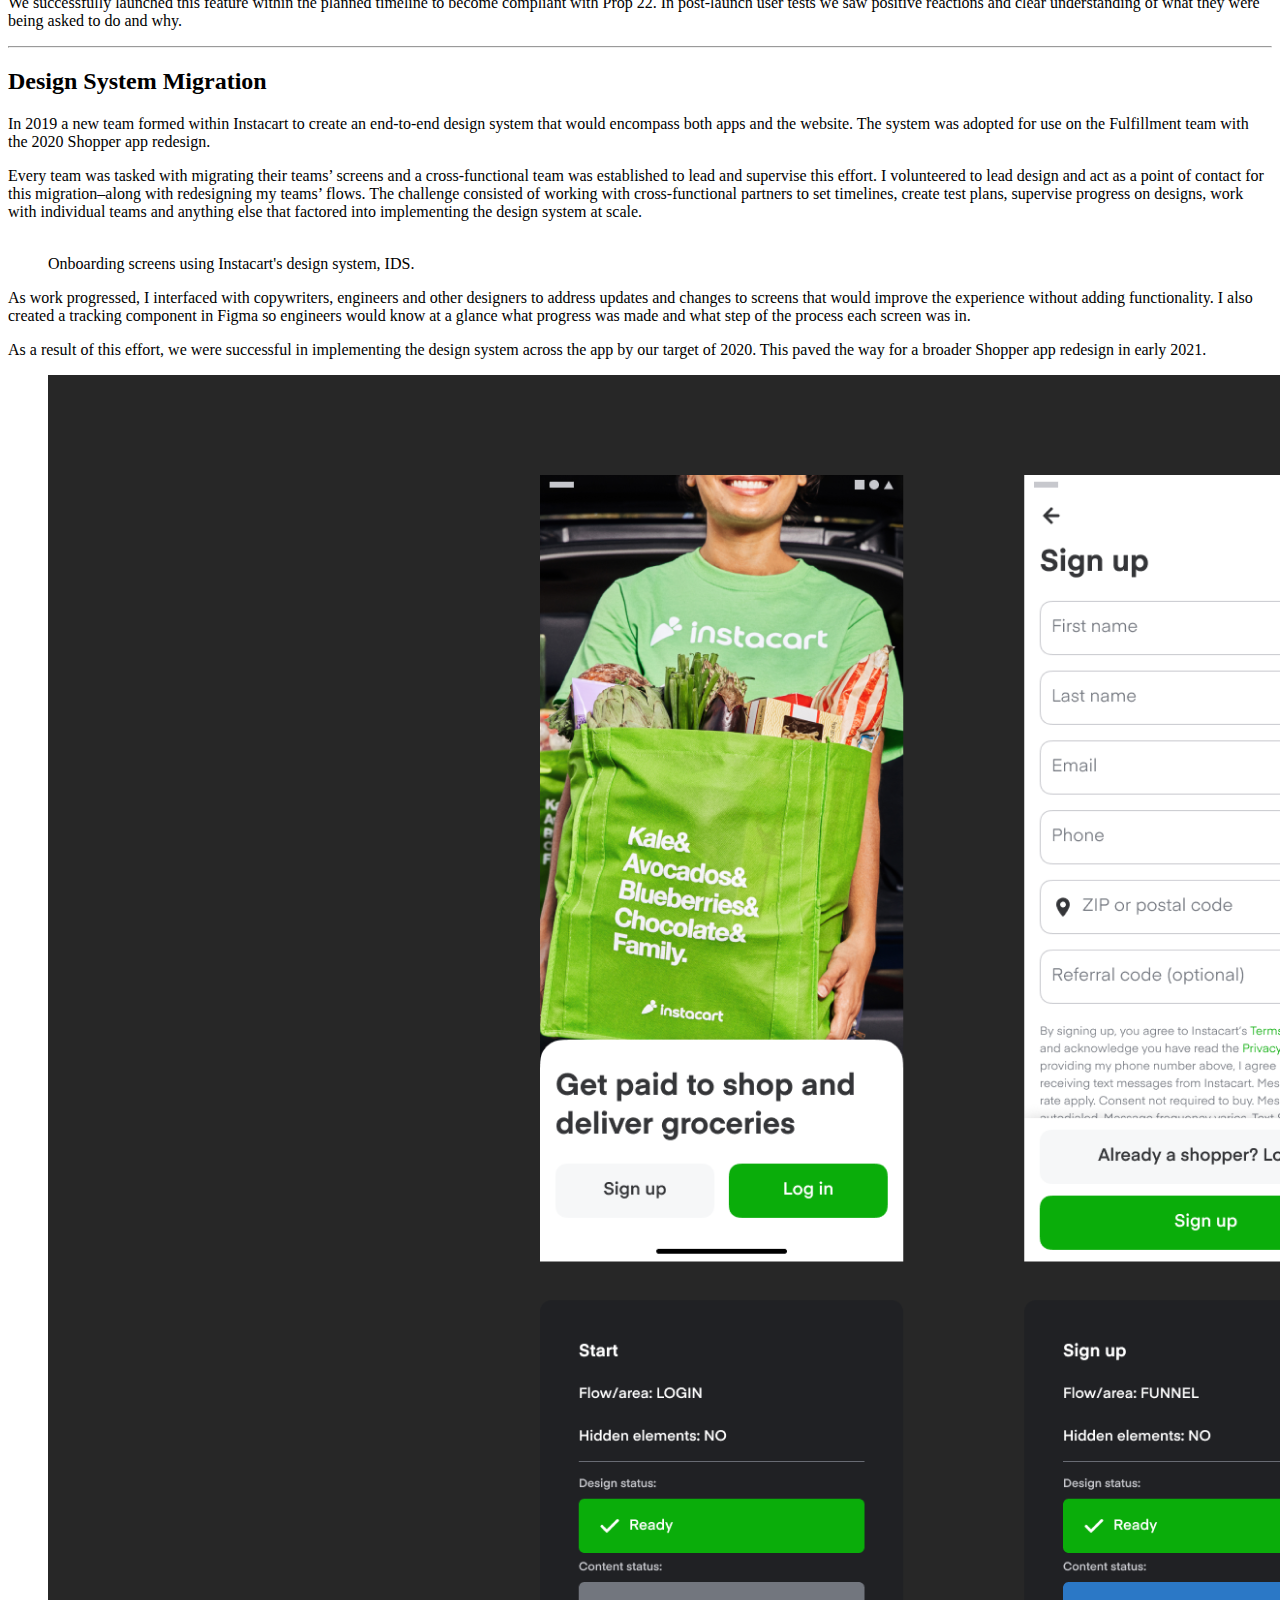
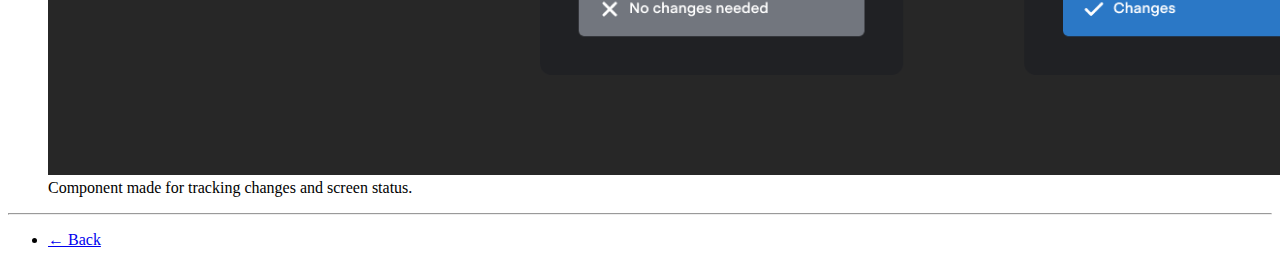
==== commit 4811915f: "Update instacart.html" ====
--- a/instacart.html
+++ b/instacart.html
@@ -93,7 +93,7 @@
 					  </article>
 					</div>
 					
-					<p><img class="c-media" src="/images/SBE Map.png" alt="Flowchart for Single Batch Evaluation" /></p>
+					<p><img class="c-media" src="images/SBEMap.png" alt="Flowchart for Single Batch Evaluation" /></p>
 					<figcaption>Flowchart of how a user moves through the experience.</figcaption>
 					
 					<div class="c-grid__half">
@@ -107,7 +107,7 @@
 					
 					<figure>
 					  <picture>
-					    <img class="c-media" src="/images/recording.gif" alt="Final prototype for SBE batch acceptance" />
+					    <img class="c-media" src="images/recording.gif" alt="Final prototype for SBE batch acceptance" />
 					  </picture>
 					  <figcaption>A prototype of the final batch acceptance experience.</figcaption>
 					</figure>
@@ -196,6 +196,7 @@
 <hr />
 -->
 
+<!--
 <div class="c-grid__half">
   <h2>Cooler Compliance</h2>
   <article class="c-grid__mt c-text-format">
@@ -204,7 +205,9 @@
 </div>
 
 <hr />
-
+-->
+
+<!--
 <div class="c-grid__half">
   <h2>Shopper Onboarding Checklist</h2>
   <article class="c-grid__mt c-text-format">
@@ -213,6 +216,7 @@
 </div>
 
 <hr />
+-->
 
 
 <article class="c-work c-work--align-center footer">
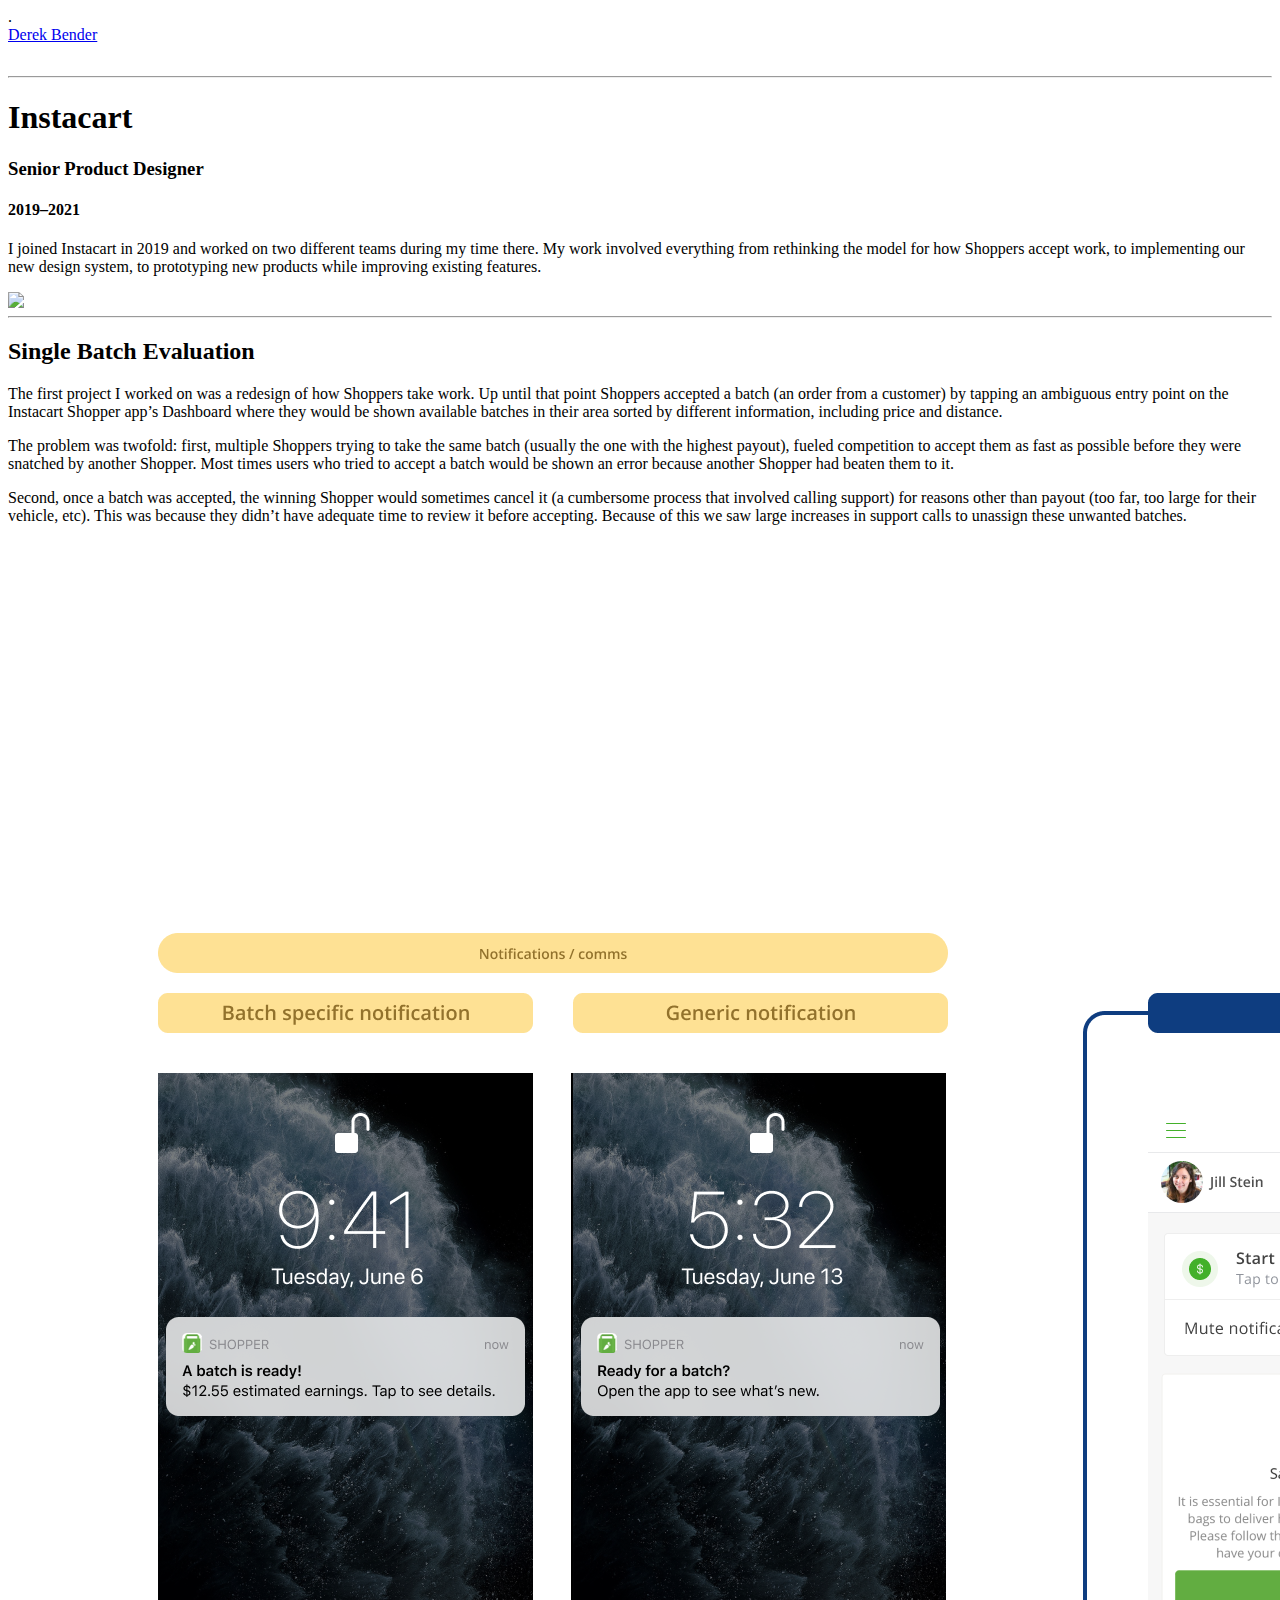
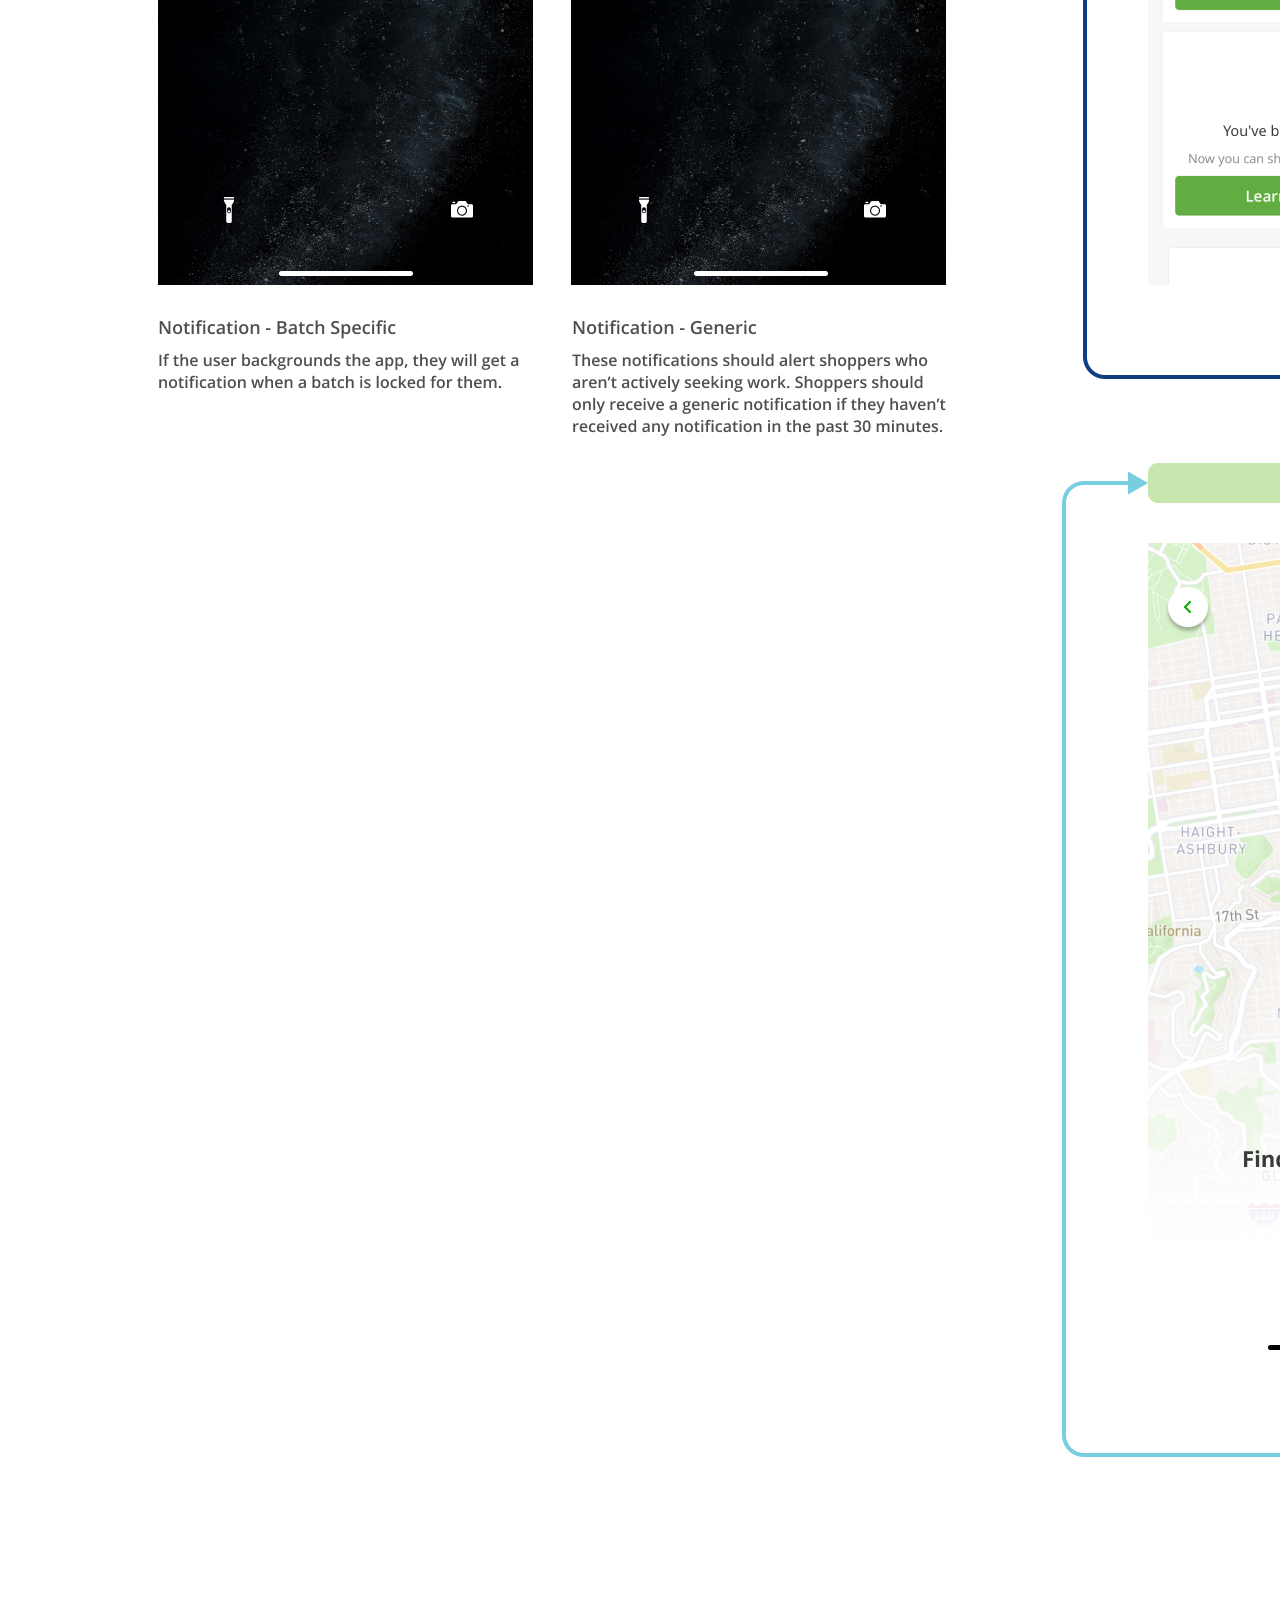
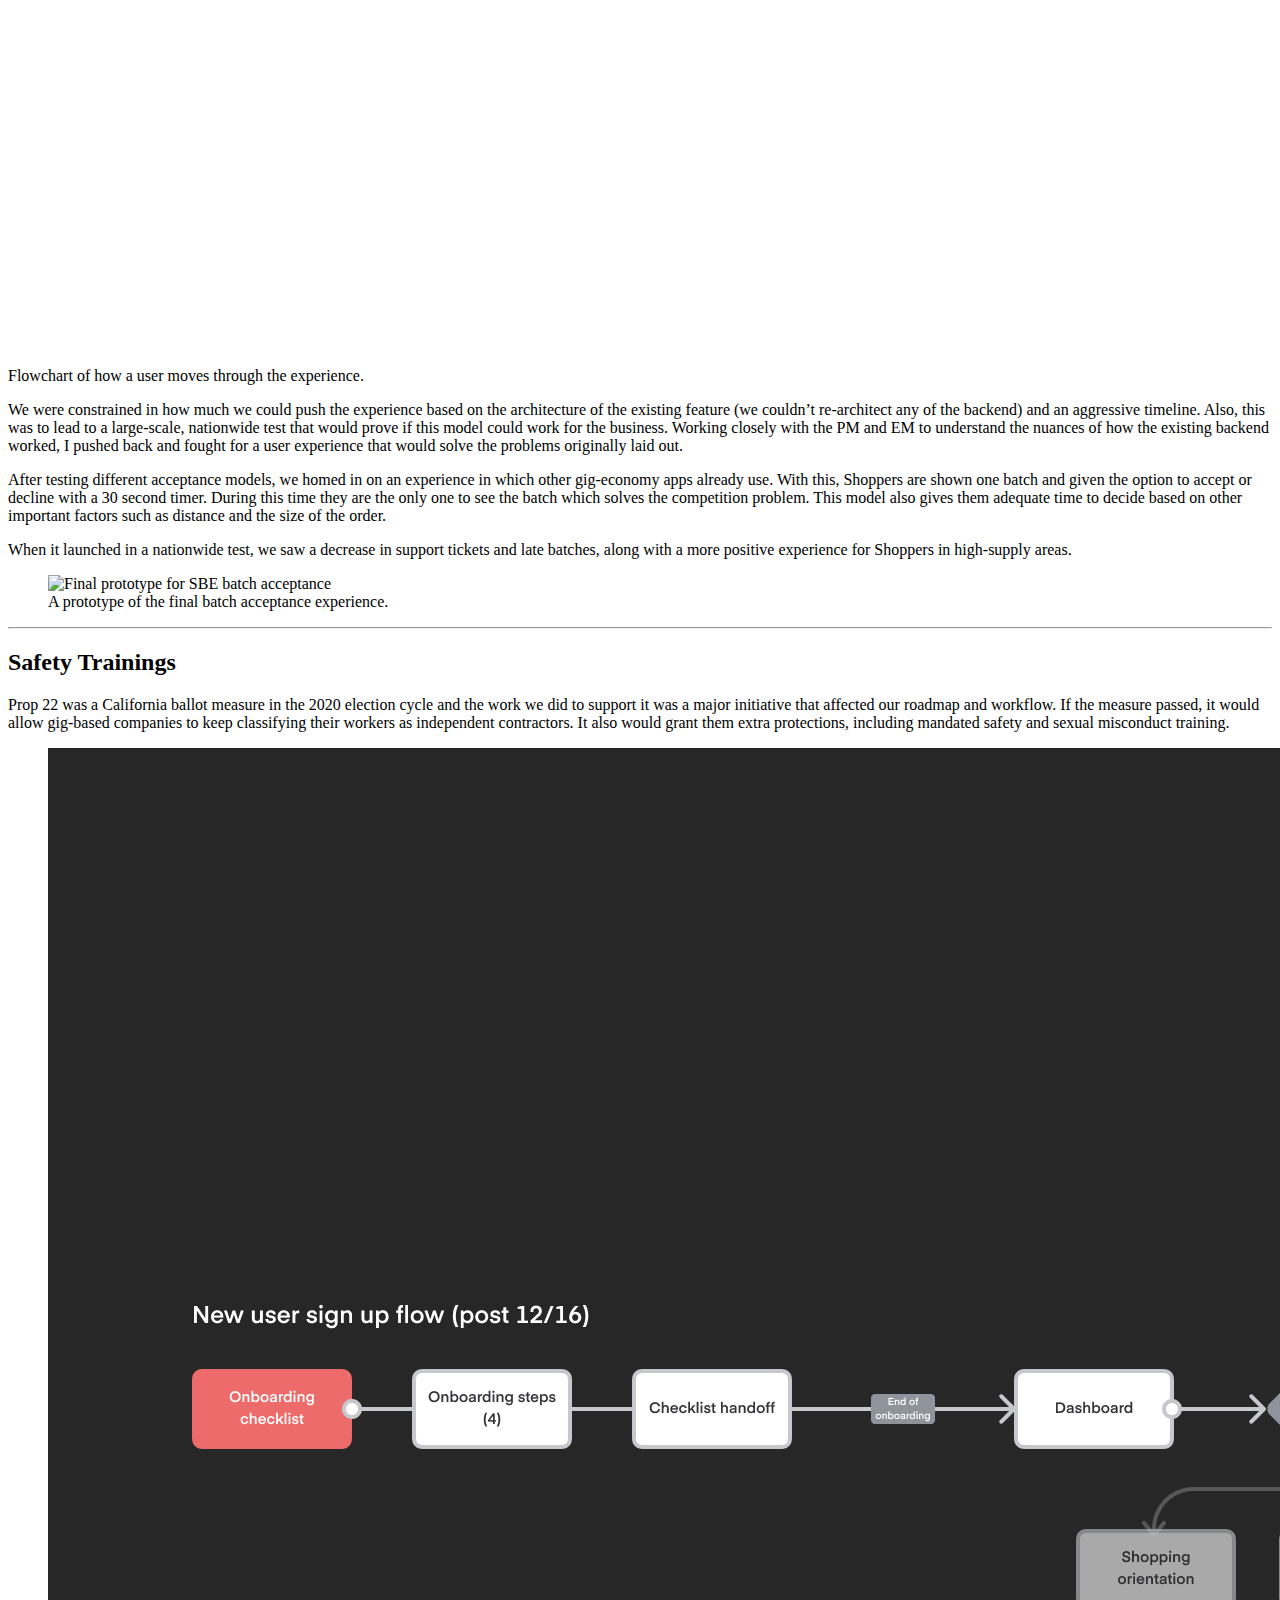
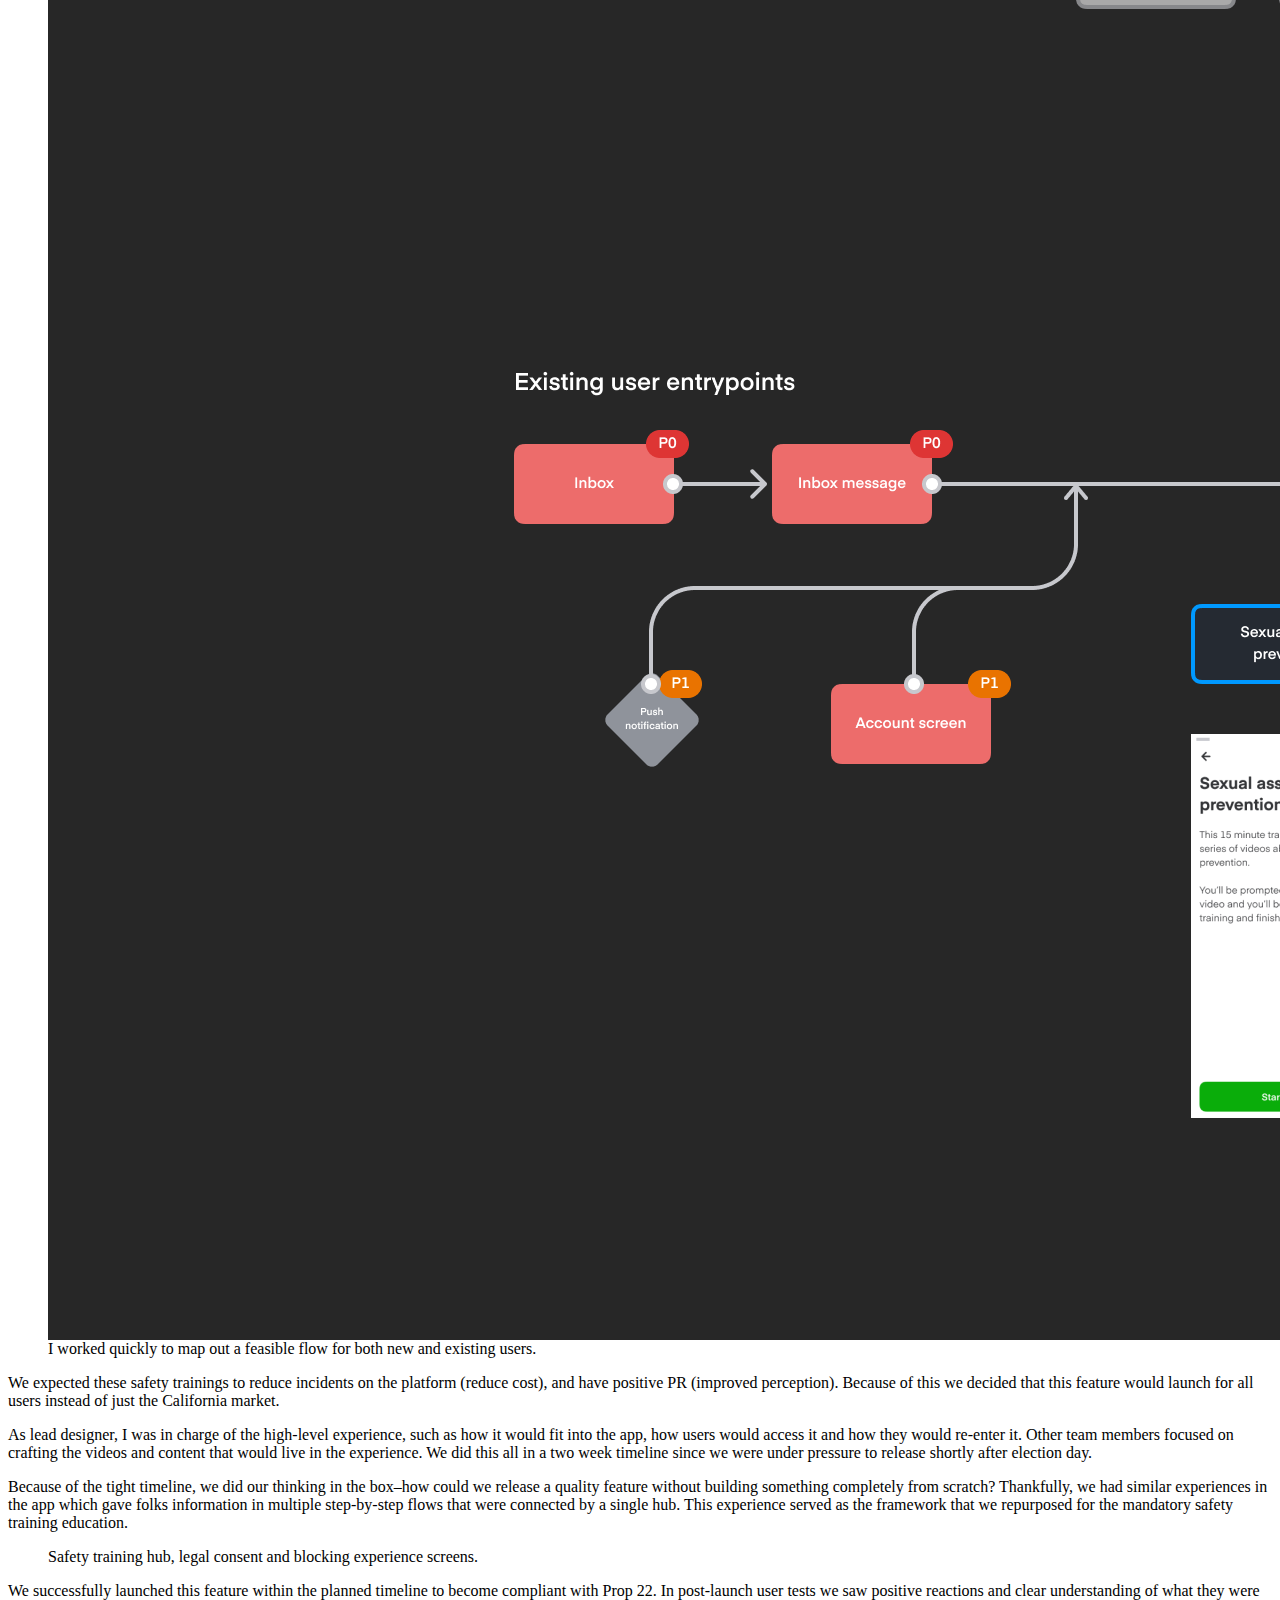
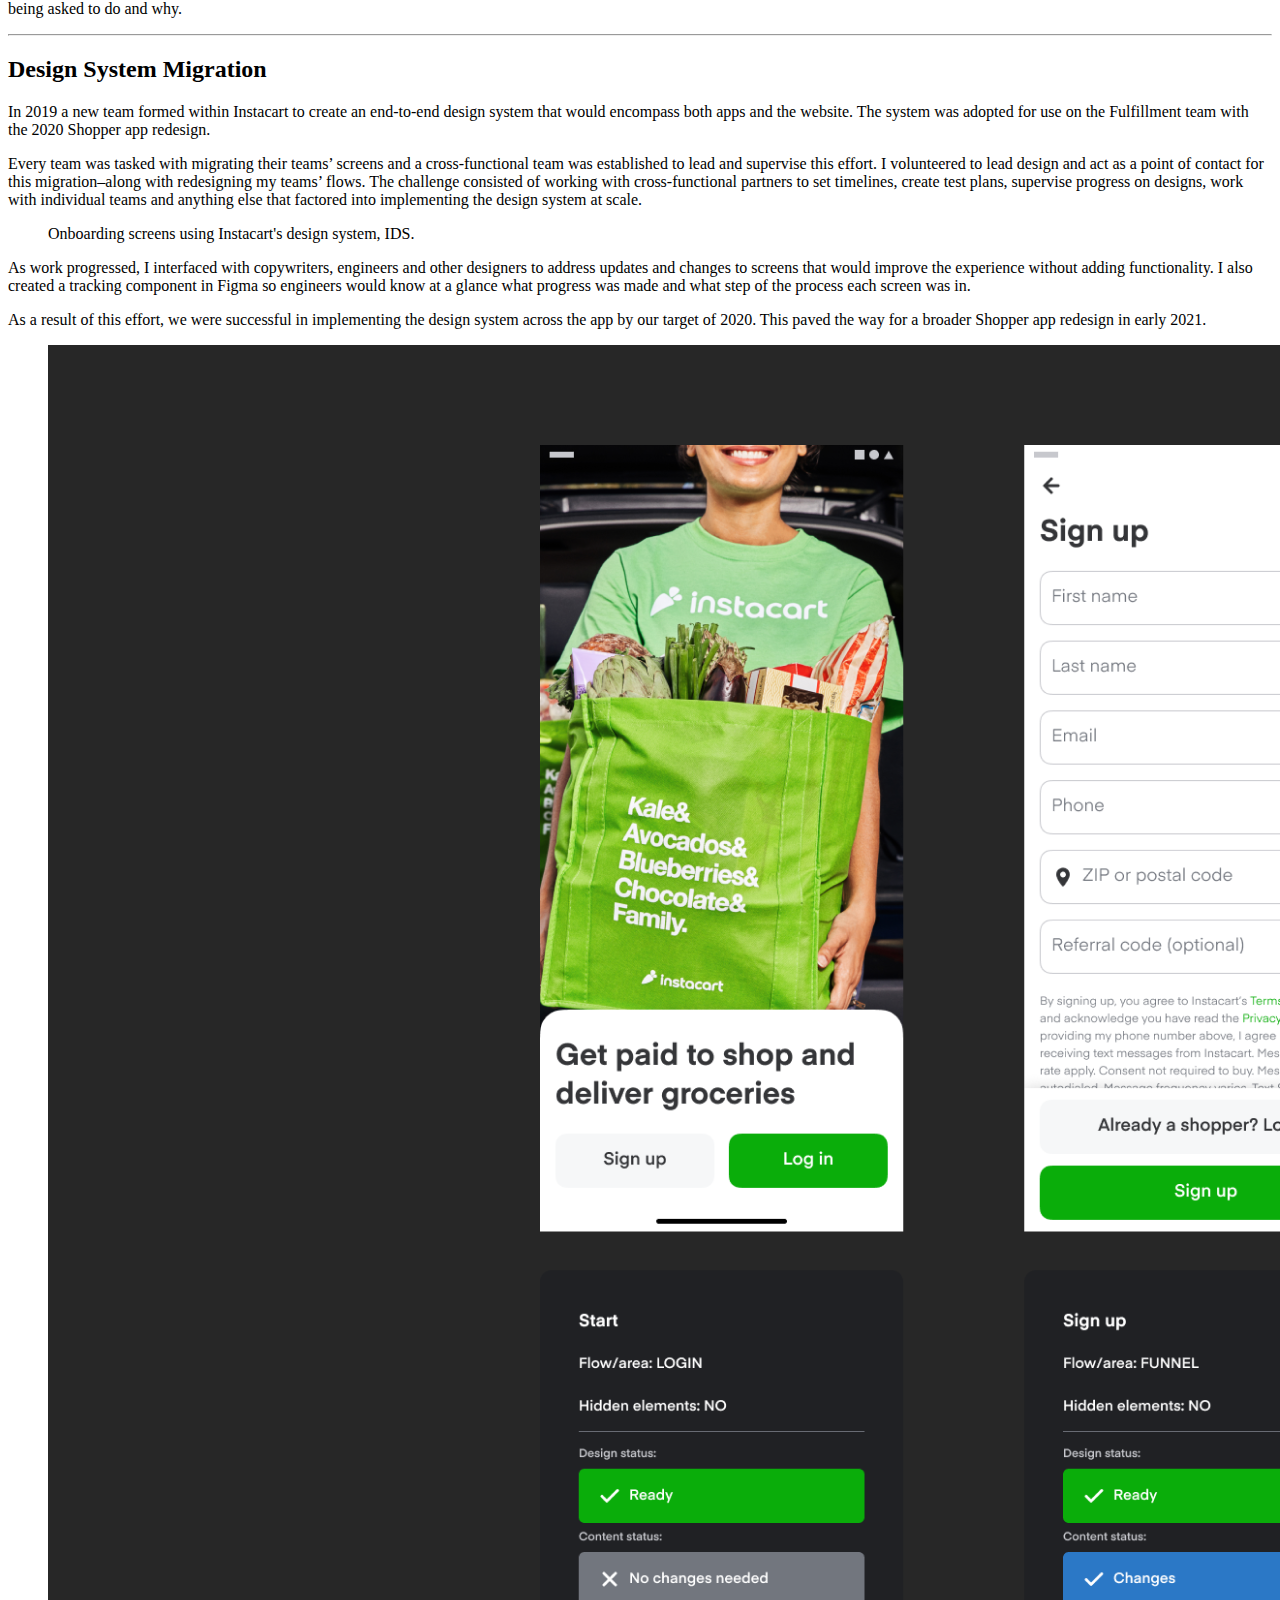
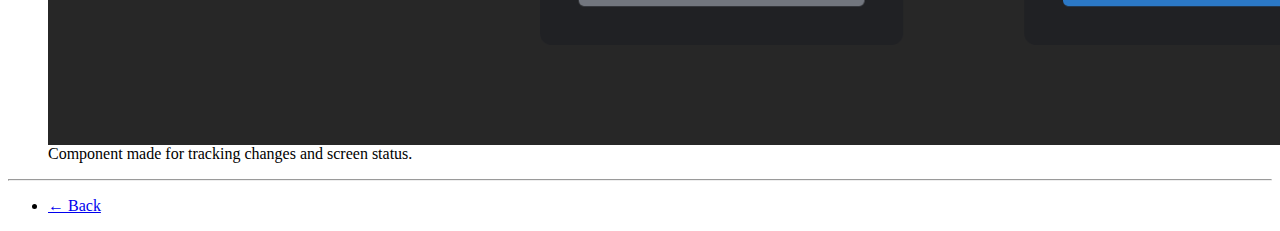
==== commit 2ce25fd4: "Update instacart.html" ====
--- a/instacart.html
+++ b/instacart.html
@@ -1,4 +1,4 @@
-<!DOCTYPE html>
+.<!DOCTYPE html>
 <html lang="en">
 	<head>
 	
@@ -50,7 +50,7 @@
 			<div class="c-wrap">
 				<header>
 					<header class="c-header" role="banner">
-						<a class="c-header__title" href="/">Derek Bender</a>
+						<a class="c-header__title" href="index.html">Derek Bender</a>
 <!--
 						<nav class="c-header__nav" role="navigation">
 							<ul class="c-nav">
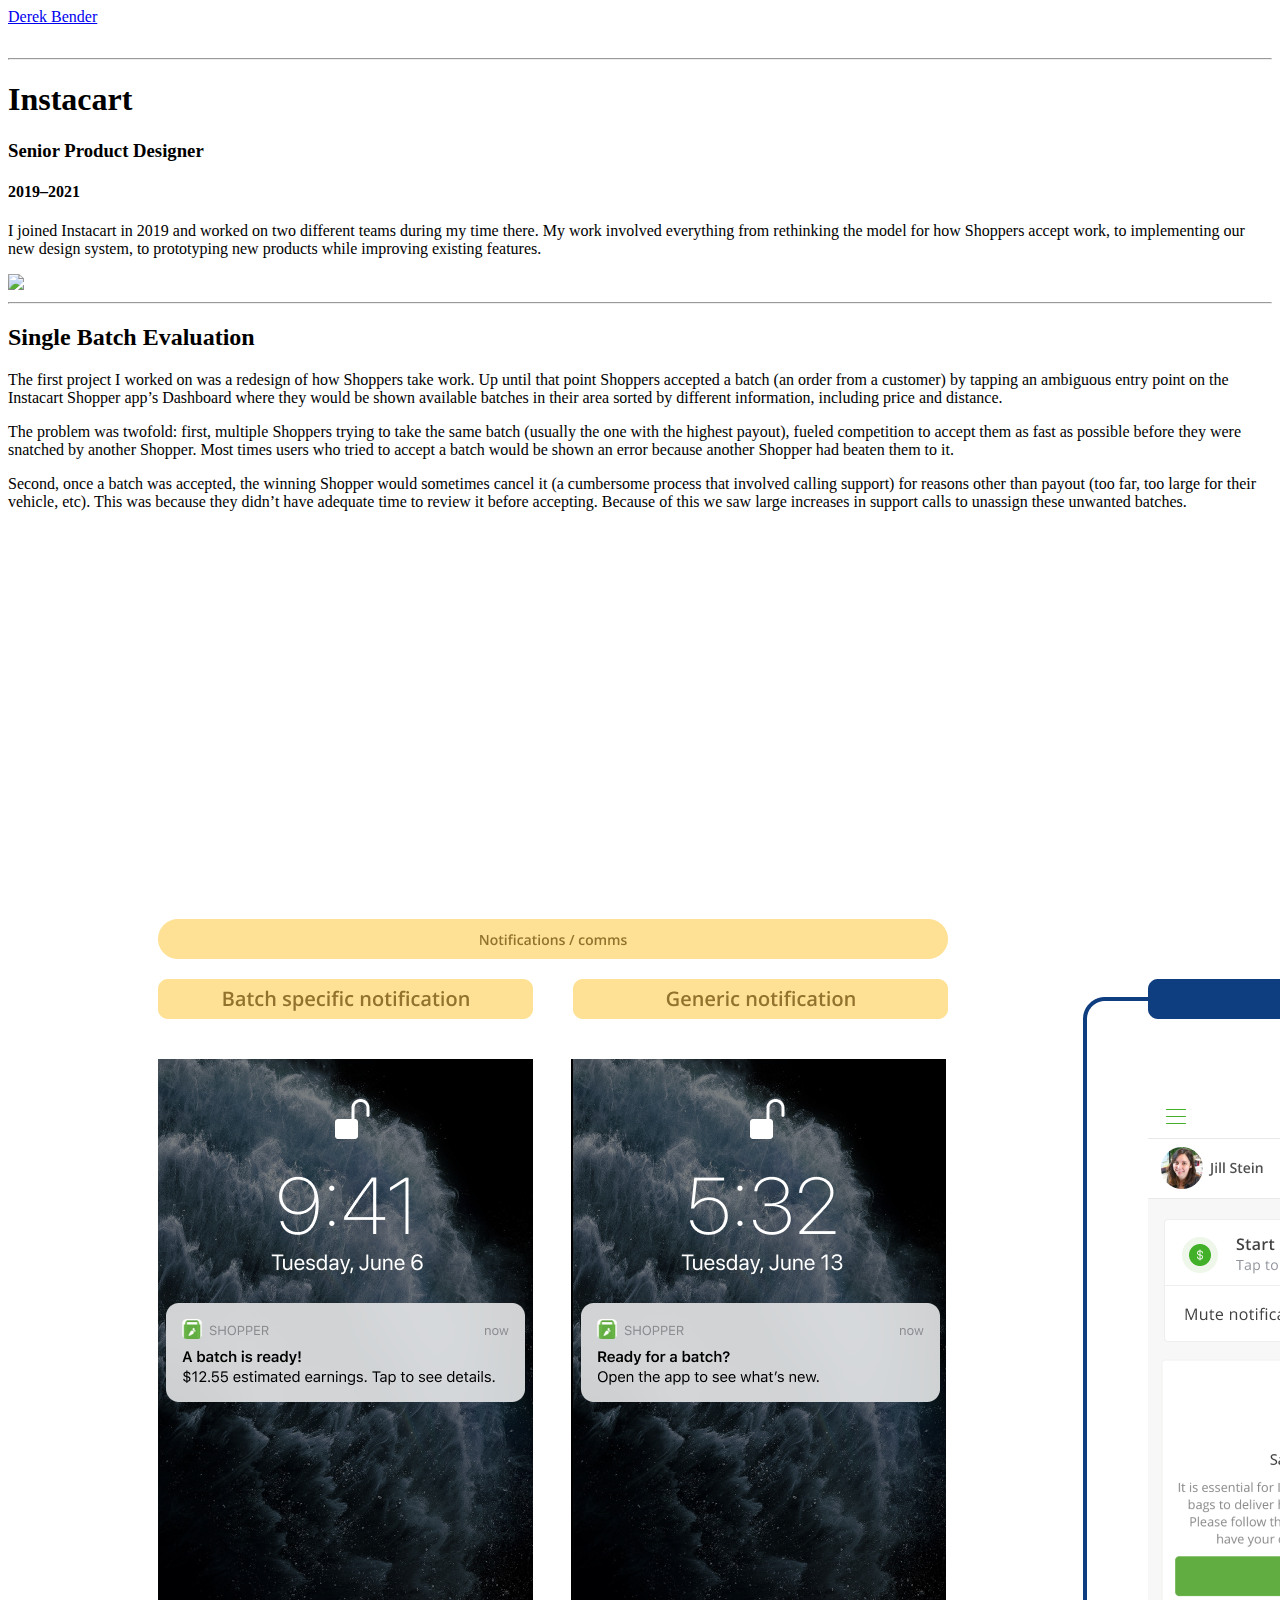
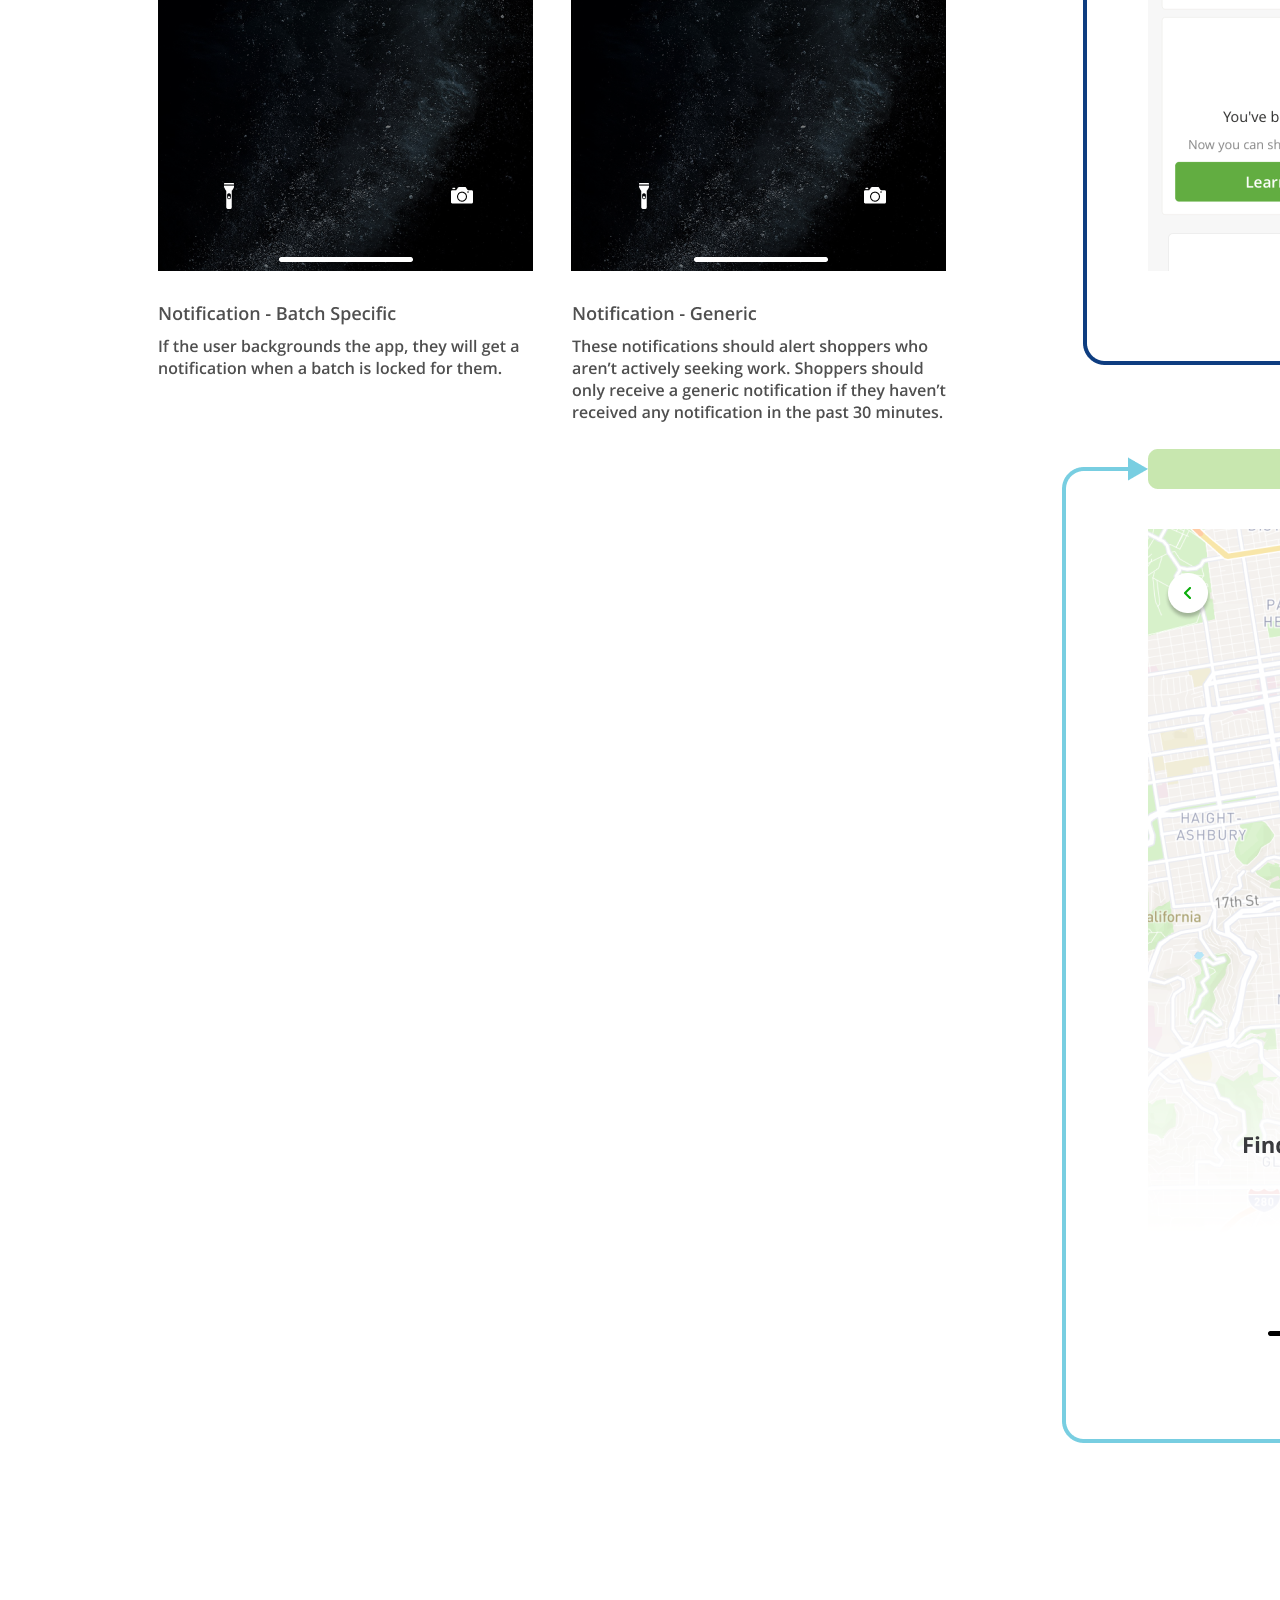
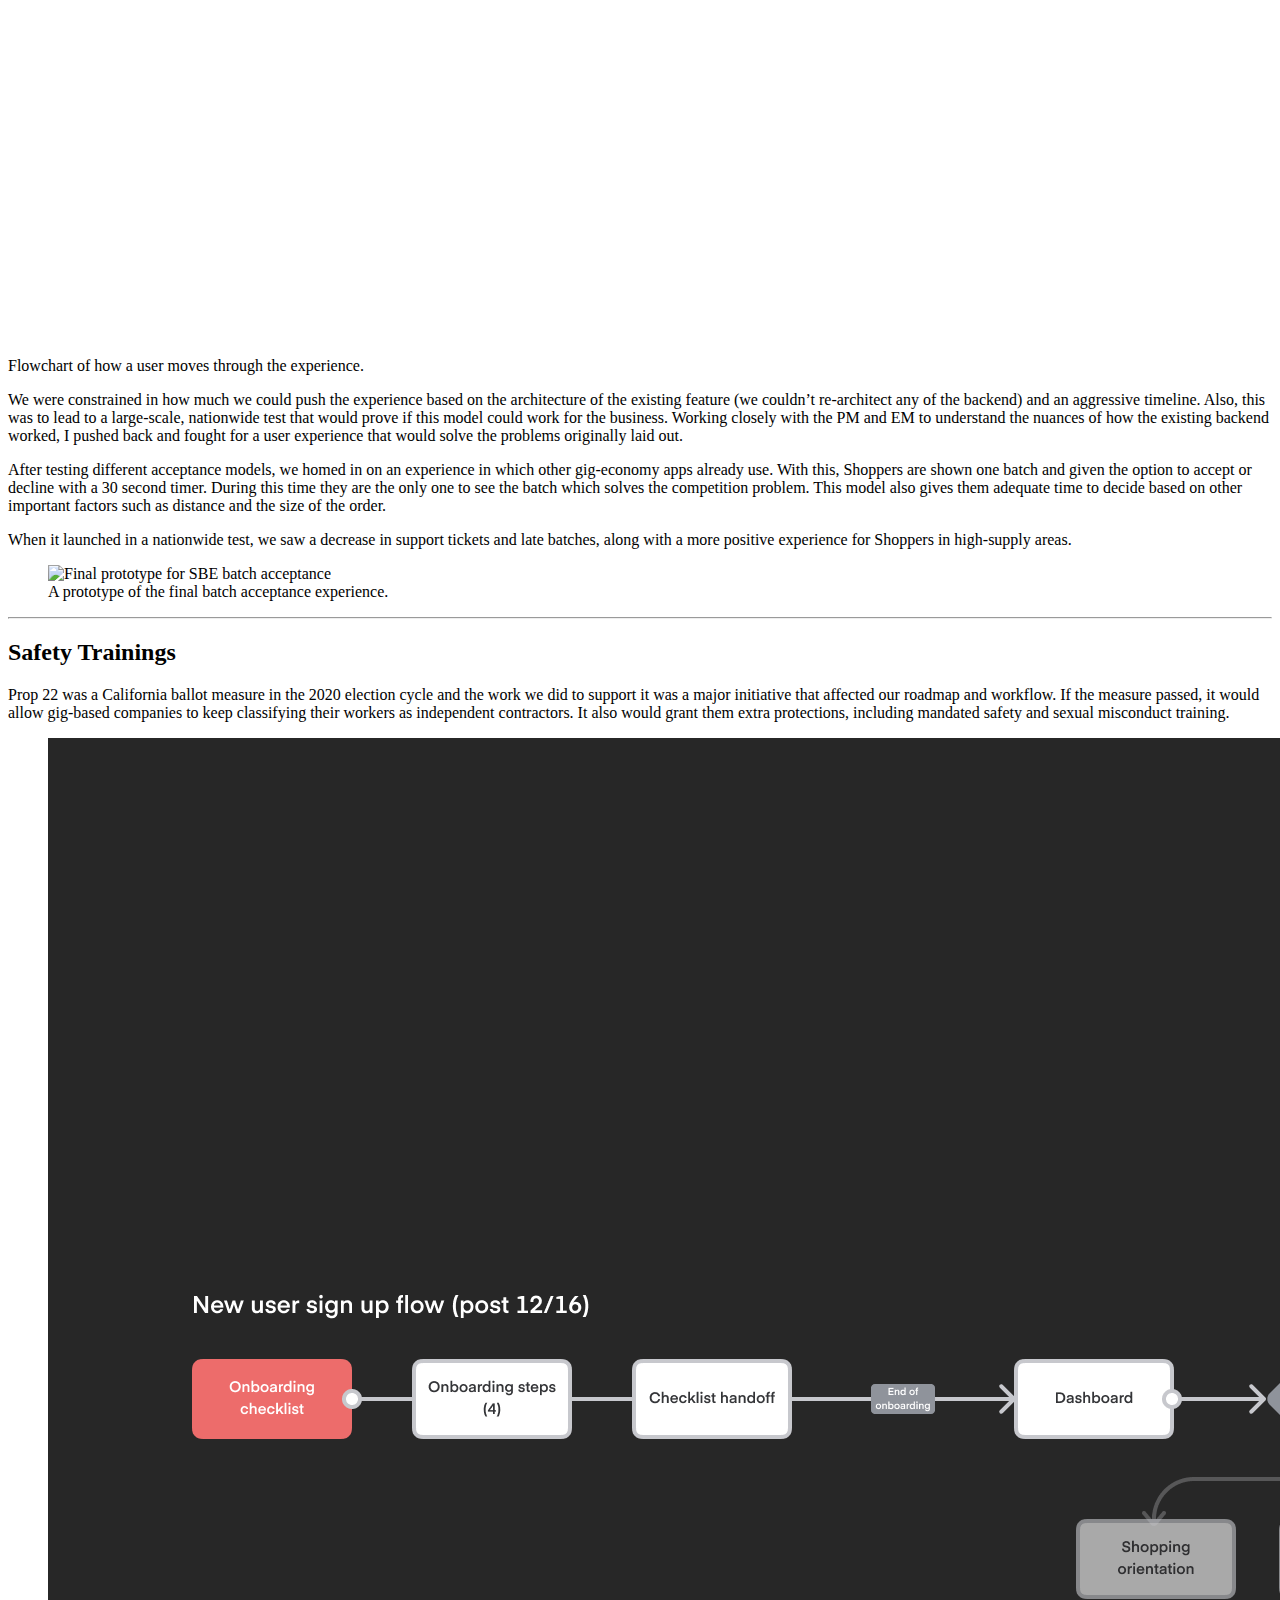
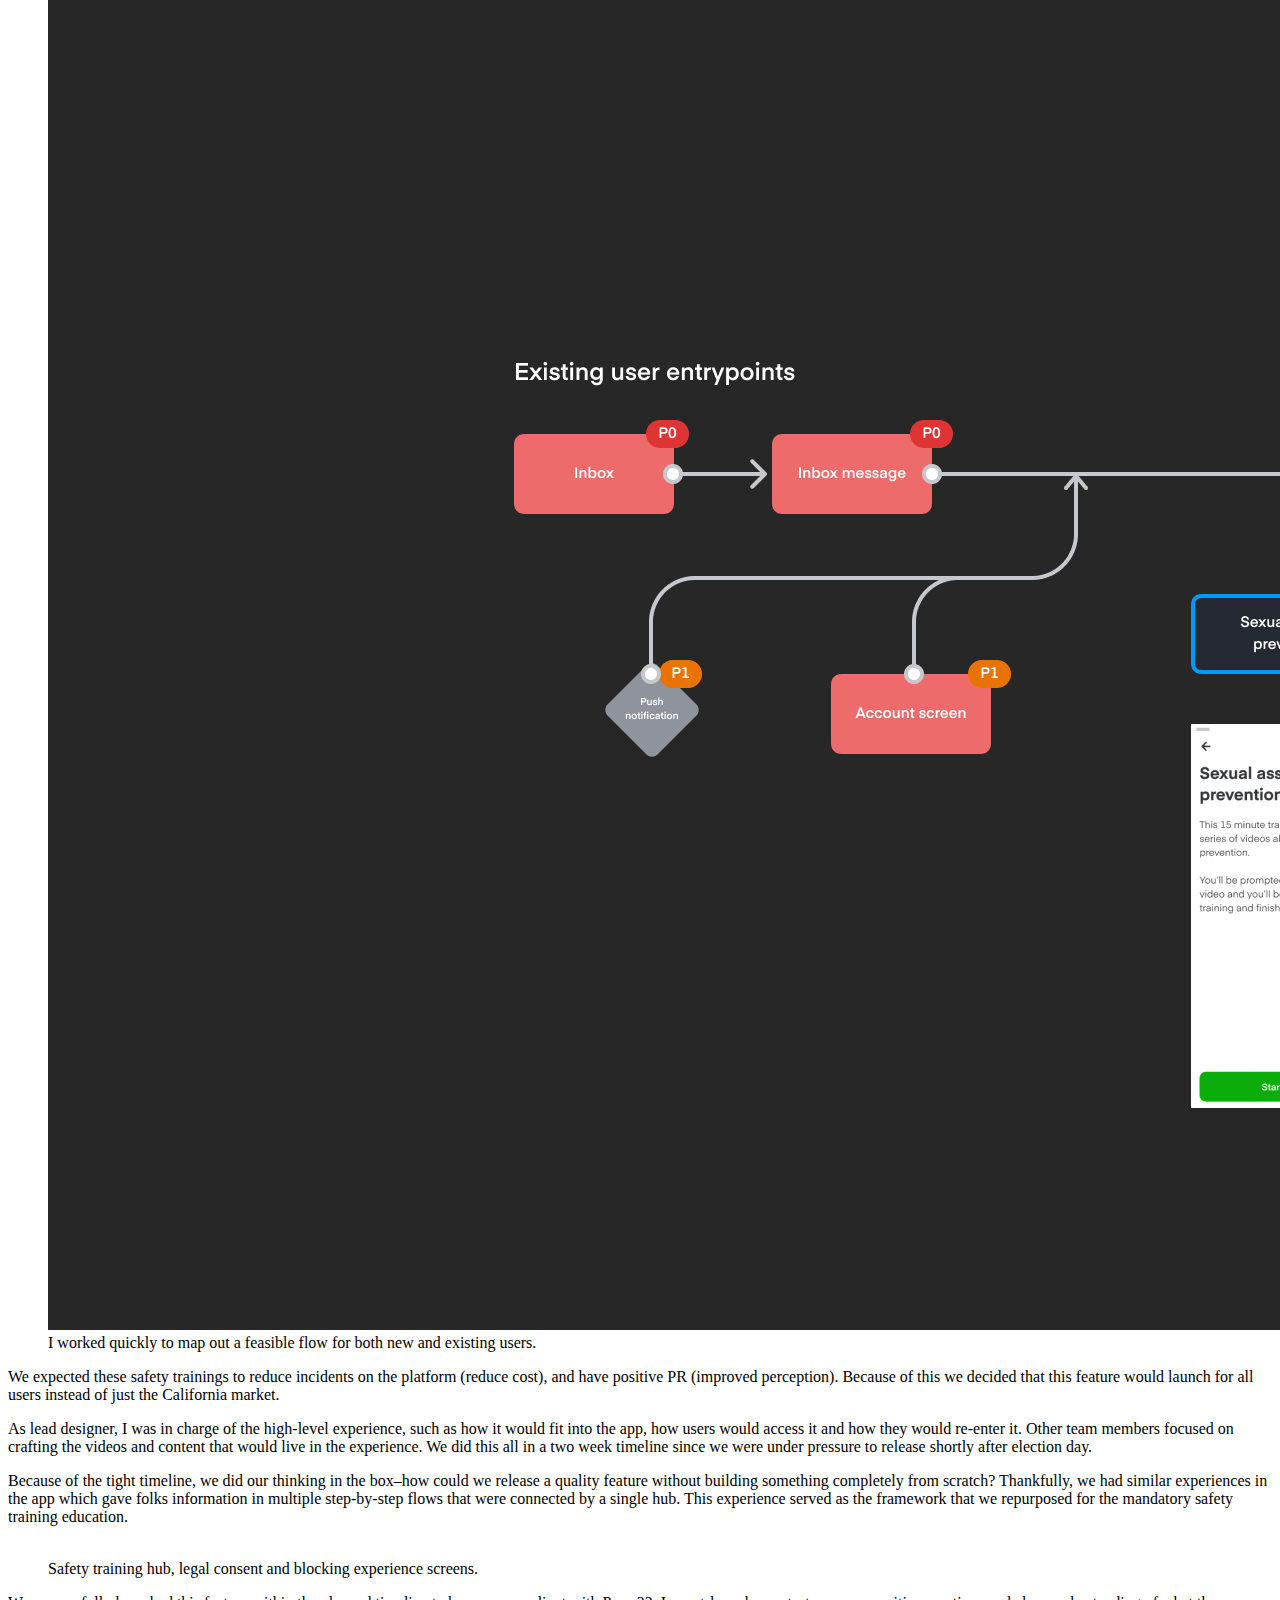
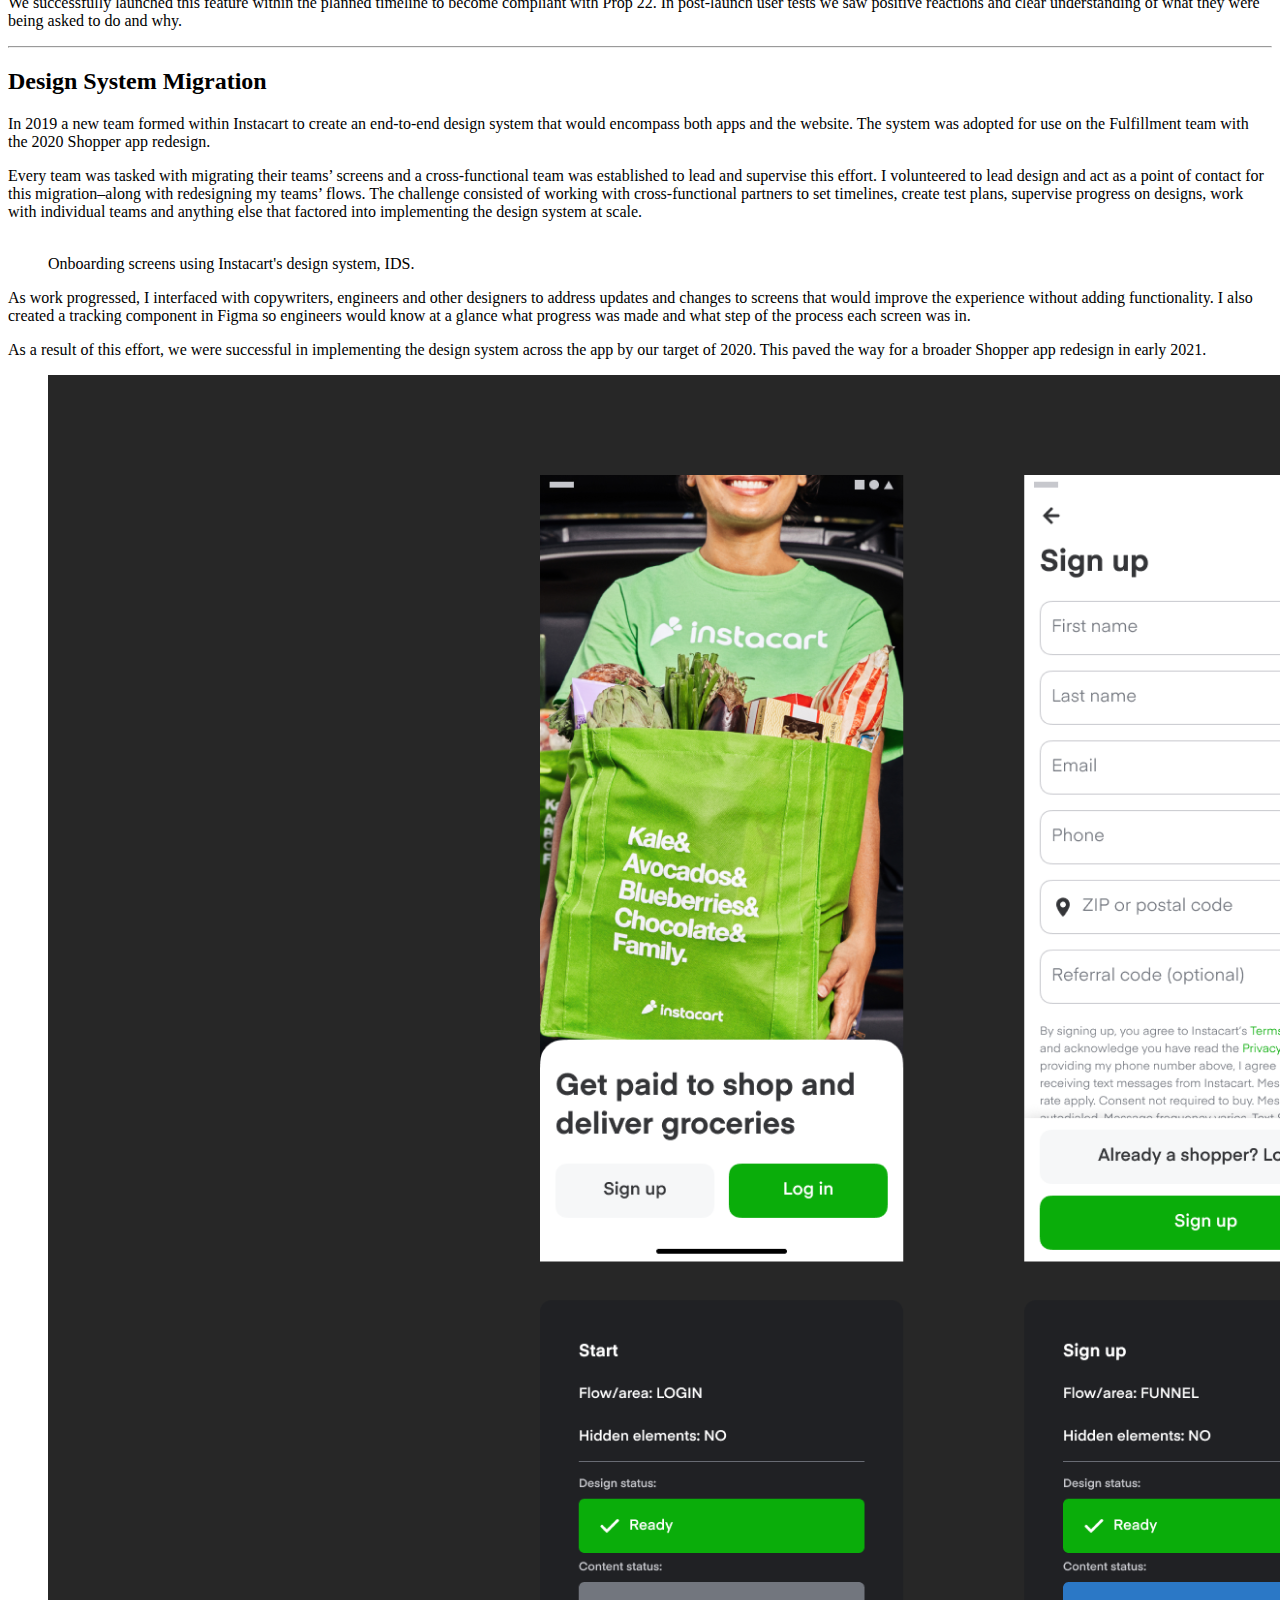
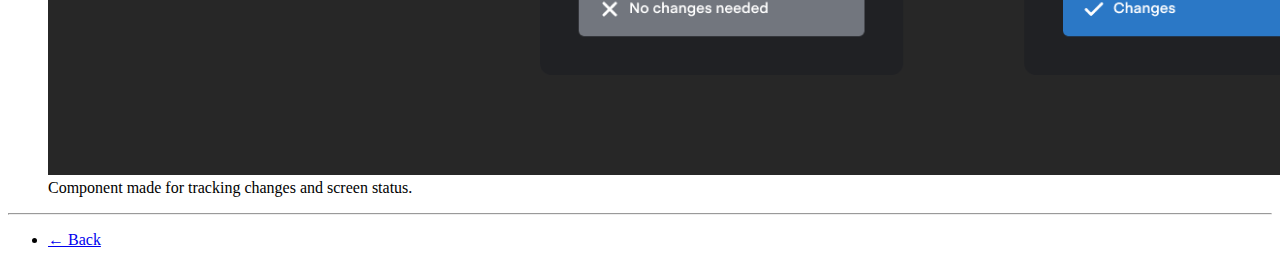
==== commit d779cffd: "Update instacart.html" ====
--- a/instacart.html
+++ b/instacart.html
@@ -1,4 +1,4 @@
-.<!DOCTYPE html>
+<!DOCTYPE html>
 <html lang="en">
 	<head>
 	
@@ -228,7 +228,7 @@
 -->
     <ul class="c-work__project-list">
       <li class="c-work__project">
-        <a href="/" class="c-work__li--ibm">
+        <a href="index.html" class="c-work__li--ibm">
           <span>← Back</span>
 <!--           <div class="c-work__arrow">&#8594;</div> -->
         </a>
